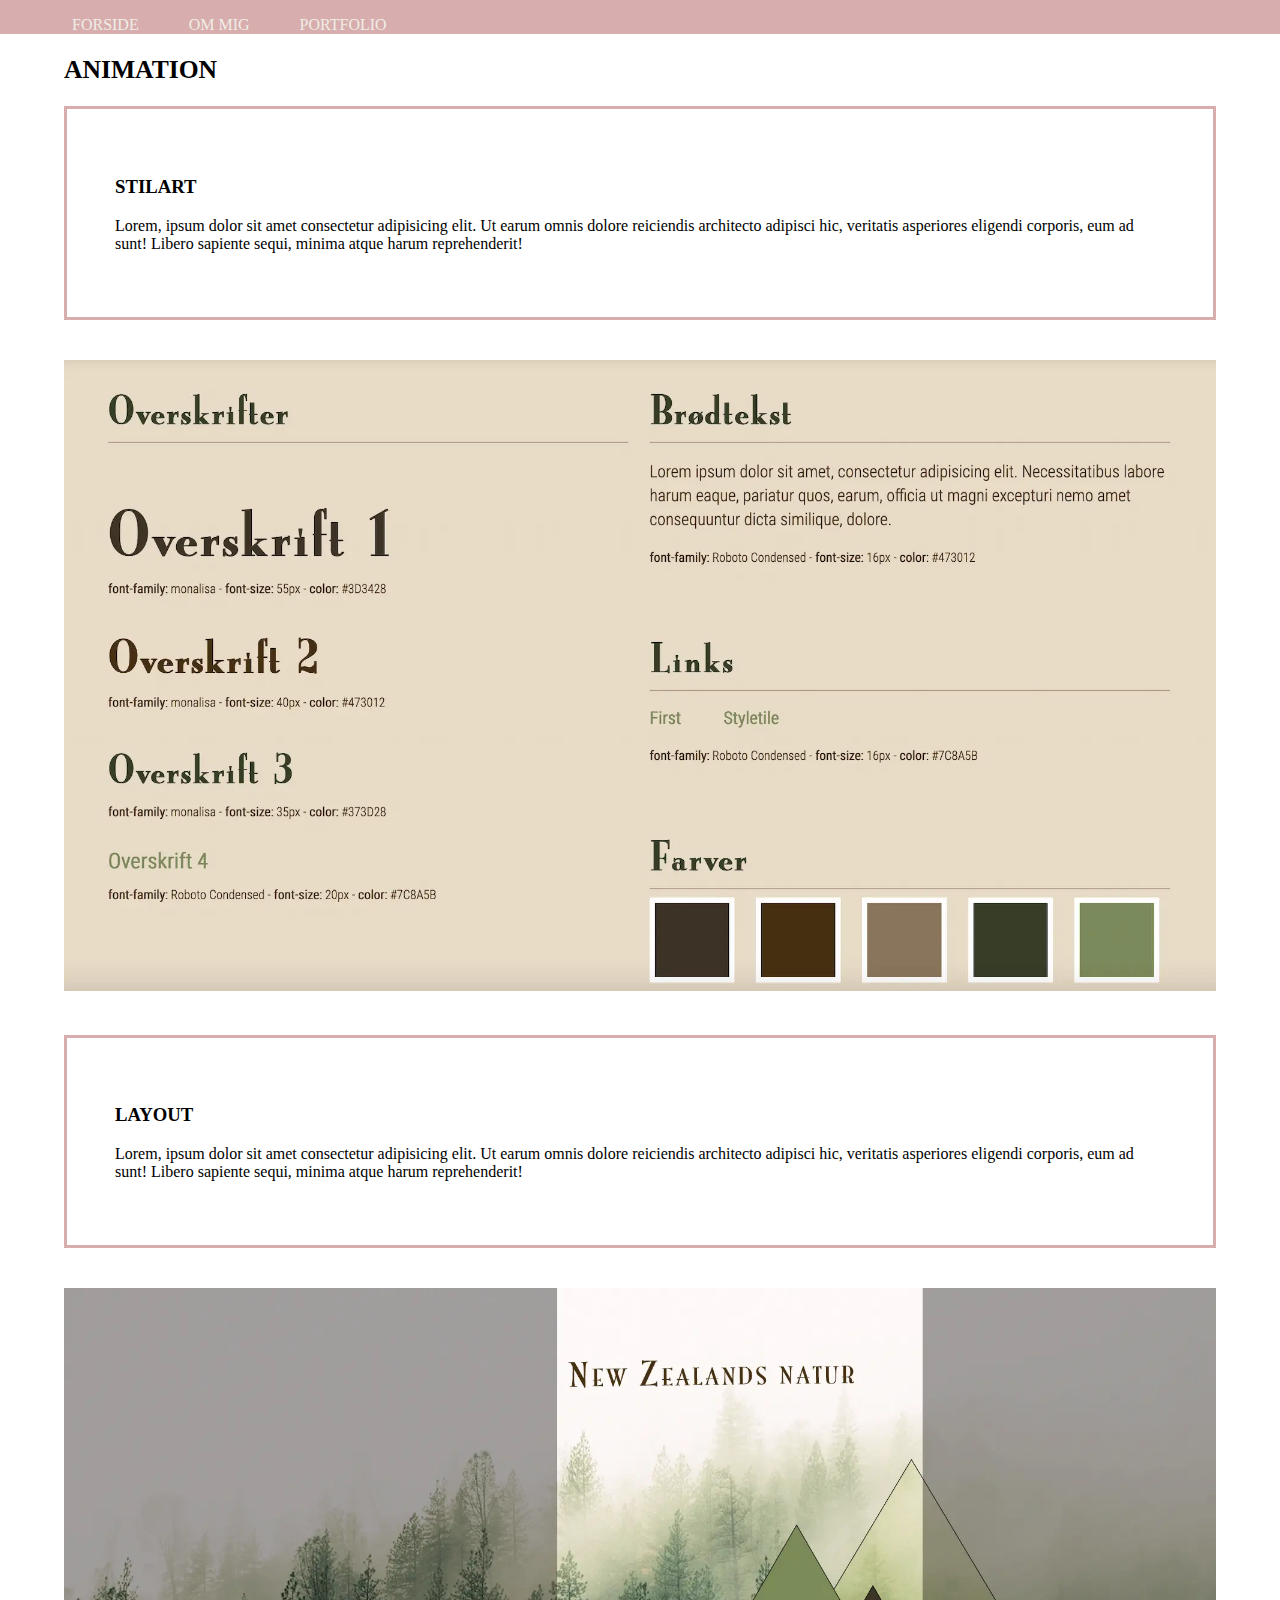
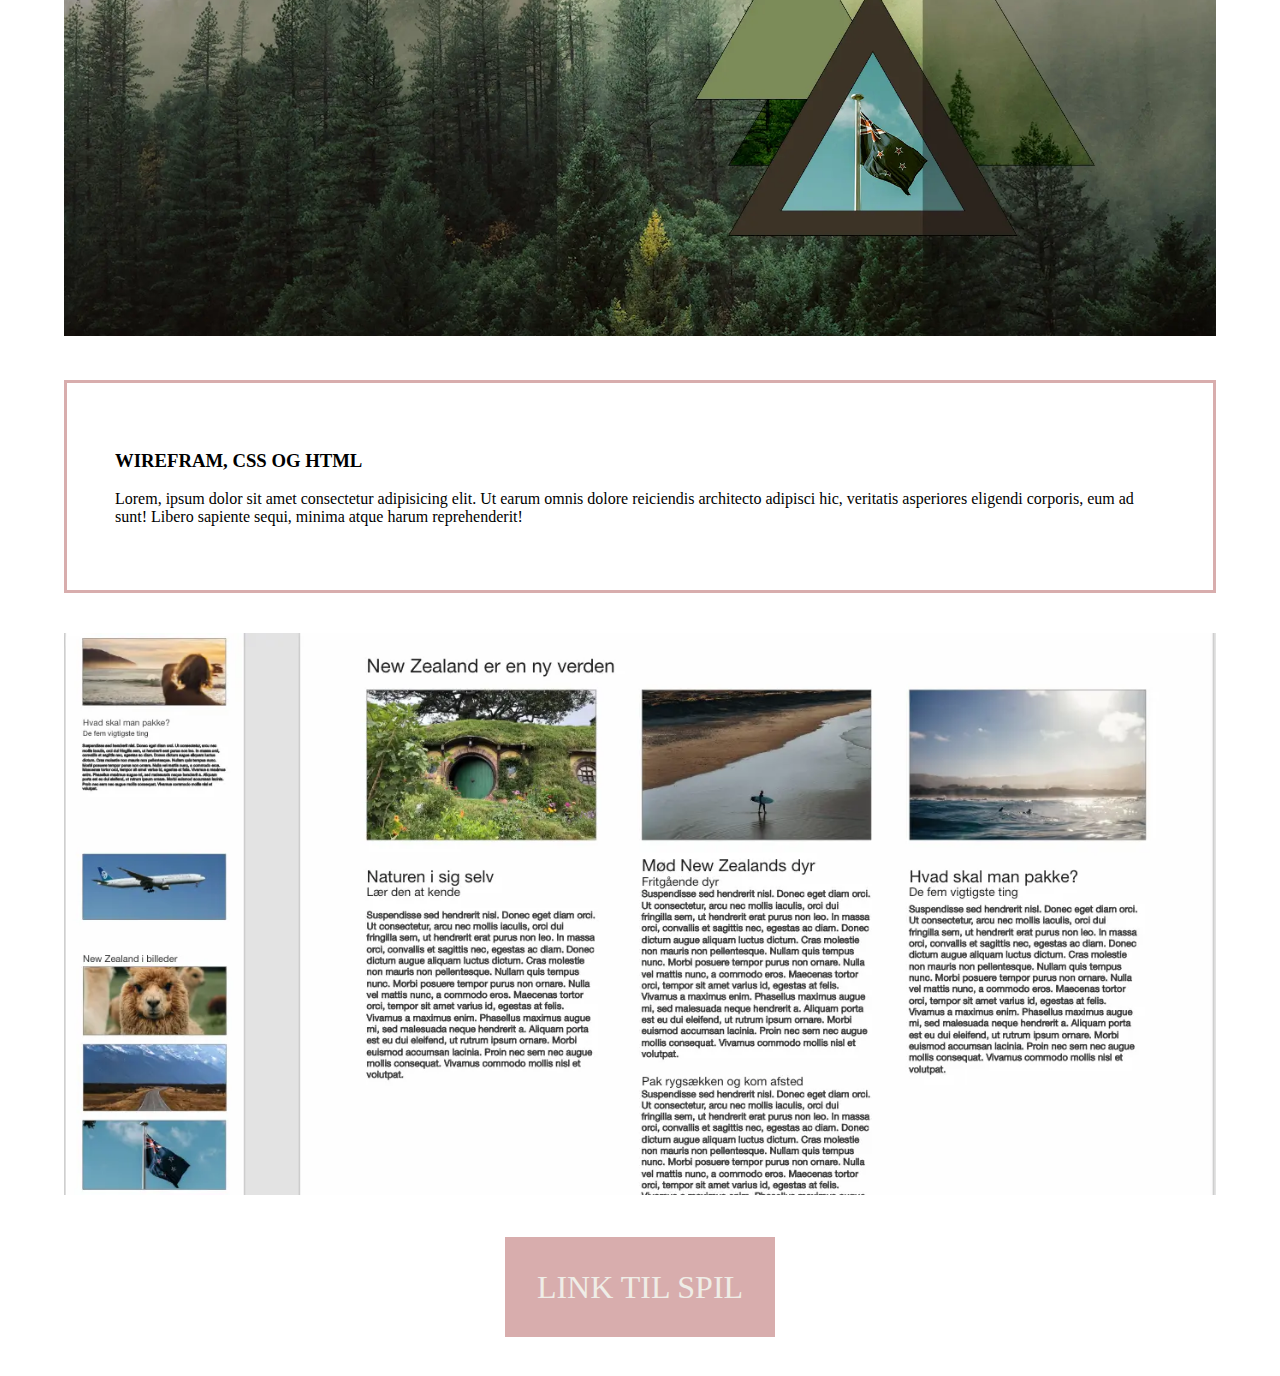
==== animation.html @ 9b00be69 "links til alle opgaver" ====
<!DOCTYPE html>
<html lang="da">
  <head>
    <meta charset="UTF-8" />
    <meta http-equiv="X-UA-Compatible" content="IE=edge" />
    <meta name="viewport" content="width=device-width, initial-scale=1.0" />
    <link rel="stylesheet" href="style.css" />
    <title>Animation</title>
  </head>

  <body>
    <header>
      <nav>
        <div id="menuknap">☰</div>
        <ul id="menu" class="hidden">
          <li><a href="index.html">Forside</a></li>
          <li><a href="om_mig.html">Om mig</a></li>
          <li><a href="portfolio.html">Portfolio</a></li>
        </ul>
      </nav>
    </header>
    <main id="main1">
      <h2>Animation</h2>
      <div id="fourth_section">
        <div class="first">
          <h3>Stilart</h3>
          <p>
            Lorem, ipsum dolor sit amet consectetur adipisicing elit. Ut earum
            omnis dolore reiciendis architecto adipisci hic, veritatis
            asperiores eligendi corporis, eum ad sunt! Libero sapiente sequi,
            minima atque harum reprehenderit!
          </p>
        </div>
        <img src="billeder/styletile_tema2.webp" alt="styletile" />

        <div class="second">
          <h3>layout</h3>
          <p>
            Lorem, ipsum dolor sit amet consectetur adipisicing elit. Ut earum
            omnis dolore reiciendis architecto adipisci hic, veritatis
            asperiores eligendi corporis, eum ad sunt! Libero sapiente sequi,
            minima atque harum reprehenderit!
          </p>
        </div>
        <img
          src="billeder/karolinejoensson_splashbillede.webp"
          alt="splashbillede tema 2"
        />
      </div>
      <div class="third">
          <h3>Wirefram, css og html</h3>
          <p>
            Lorem, ipsum dolor sit amet consectetur adipisicing elit. Ut earum
            omnis dolore reiciendis architecto adipisci hic, veritatis
            asperiores eligendi corporis, eum ad sunt! Libero sapiente sequi,
            minima atque harum reprehenderit!
          </p>
        </div>
        <img
          src="billeder/wireframe.webp"
          alt="wireframe tema 2"
        />
      </div>
      <div class="fourth">
        <a href="http://karolinejoensson.dk/kea/04_animation/spil/spil/">Link til spil</a>
      </div>
    </main>
  </body>
  <footer></footer>
  <script src="java.js"></script>
</html>
---- style.css ----
img {
  max-width: 100%;
  height: auto;
}

html body {
  margin: 0;
}

#main1 {
  margin-left: 4em;
  margin-right: 4em;
}

header {
  background-color: #d8adad;
}

#menuknap {
  color: #efede7;
  place-content: end;
  display: flex;
  /* display: inline-block; */
}

#menu li {
  list-style: none;
  color: #efede7;
  font-family: Abadi MT Condensed Light;
  text-align: center;
  margin-top: 1em;
  text-transform: uppercase;
}

#menu a {
  text-decoration: none;
  color: #efede7;
}

#first_section {
  display: grid;
  background-image: url(billeder/baggrund.webp);
  background-size: cover;
  background-position: 72%;
  height: 100vh;
  width: 100%;
  margin: 0;
}

#first_section img {
  grid-area: 1/1;
}

#first_section h1 {
  grid-area: 1/1;
  z-index: 1;
  color: #efede7;
  font-family: Myriad Pro;
  font-style: italic;
  text-transform: uppercase;
  font-size: 2.5em;
  margin-top: 2em;
  margin-left: 1em;
}

#first_section h3 {
  grid-area: 1/1;
  z-index: 1;
  color: #efede7;
  font-family: Myriad Pro;
  font-style: italic;
  text-transform: uppercase;
  margin-top: 9.5em;
  margin-left: 12em;
  font-size: 0.8em;
}

h2 {
  font-family: Myriad Pro;
  font-size: 1.6em;
  text-align: center;
  text-transform: uppercase;
}

h3 {
  font-family: Myriad Pro;
  text-transform: uppercase;
}

p {
  font-family: Abadi MT Condensed Light;
}

.box2 {
  border: solid #d8adad;
  margin-top: 40px;
}

#third_section img {
  margin-bottom: 2em;
}

.img1 {
  display: grid;
}
.img1:hover .img1_1 {
  display: block;
}

.img1_1 {
  display: none;
  position: absolute;
  font-family: Myriad Pro;
  text-transform: uppercase;
  color: #030303;
  text-align: center;
}

#fourth_section img {
  margin-bottom: 40px;
}

#fourth_section .first,
.second,
.third {
  border: solid #d8adad;
  margin-bottom: 40px;
  padding: 2em;
}

.fourth a {
  background-color: #d8adad;
  text-decoration: none;
  color: #efede7;
  font-family: Abadi MT Condensed Light;
  font-size: 1em;
  text-transform: uppercase;
  padding: 1em;
}
.fourth {
  margin-top: 70px;
  margin-bottom: 70px;
  text-align: center;
}

.hidden {
  /*    display: none;*/
  /*    transform: scale(0);*/
  transform: translateX(-100%);
  opacity: 0;
}

@media (max-width: 600px) {
  .hidden {
    display: none;
  }
}

#menu {
  list-style-type: none;
  transition: transform 0.3s;
  transform-origin: top left;
  margin: 0;
}

@media only screen and (min-width: 600px) {
  #menuknap {
    display: none;
  }

  #menu.hidden {
    transform: translateX(0);
    opacity: 1;
    margin: 0;
    display: flex;
    gap: 50px;
    margin-left: 2em;
  }

  #menu li {
    display: inline-block;
  }

  #first_section h1 {
    margin-top: 1.5em;
    margin-left: 1em;
    font-size: 3.5em;
  }

  #first_section h3 {
    margin-top: 9em;
    margin-left: 14em;
    font-size: 1em;
  }

  h2 {
    text-align: start;
  }

  #second_section {
    display: grid;
    grid-template-columns: 1fr 1fr;
    gap: 40px;
  }

  .box2 {
    margin-top: 0;
  }

  #third_section {
    display: grid;
    grid-template-columns: 1fr 1fr;
    grid-template-rows: 1fr 1fr;
    gap: 30px;
  }

  #third_section img {
    margin-bottom: 0;
  }

  .img1 {
    grid-column-start: 1;
    grid-row-start: 1;
  }

  .img2 {
    grid-column-start: 2;
    grid-row-start: 1;
  }
  .img3 {
    grid-column-start: 1;
    grid-row-start: 2;
  }
  .img4 {
    grid-column-start: 2;
    grid-row-start: 2;
  }

  .fourth a {
    font-size: 2em;
    padding: 1em;
  }
  #fourth_section .first,
  .second,
  .third {
    border: solid #d8adad;
    margin-bottom: 40px;
    padding: 3em;
  }
}

@media only screen and (min-width: 800px) {
  #first_section h1 {
    margin-top: 1em;
    margin-left: 1em;
    font-size: 4.5em;
  }

  #first_section h3 {
    margin-top: 6.5em;
    margin-left: 12em;
    font-size: 1.5em;
  }
}

@media only screen and (min-width: 1000px) {
  #first_section h1 {
    margin-top: 1em;
    margin-left: 1em;
    font-size: 5.5em;
  }
  #first_section h3 {
    margin-top: 5.5em;
    margin-left: 10em;
    font-size: 2em;
  }
}
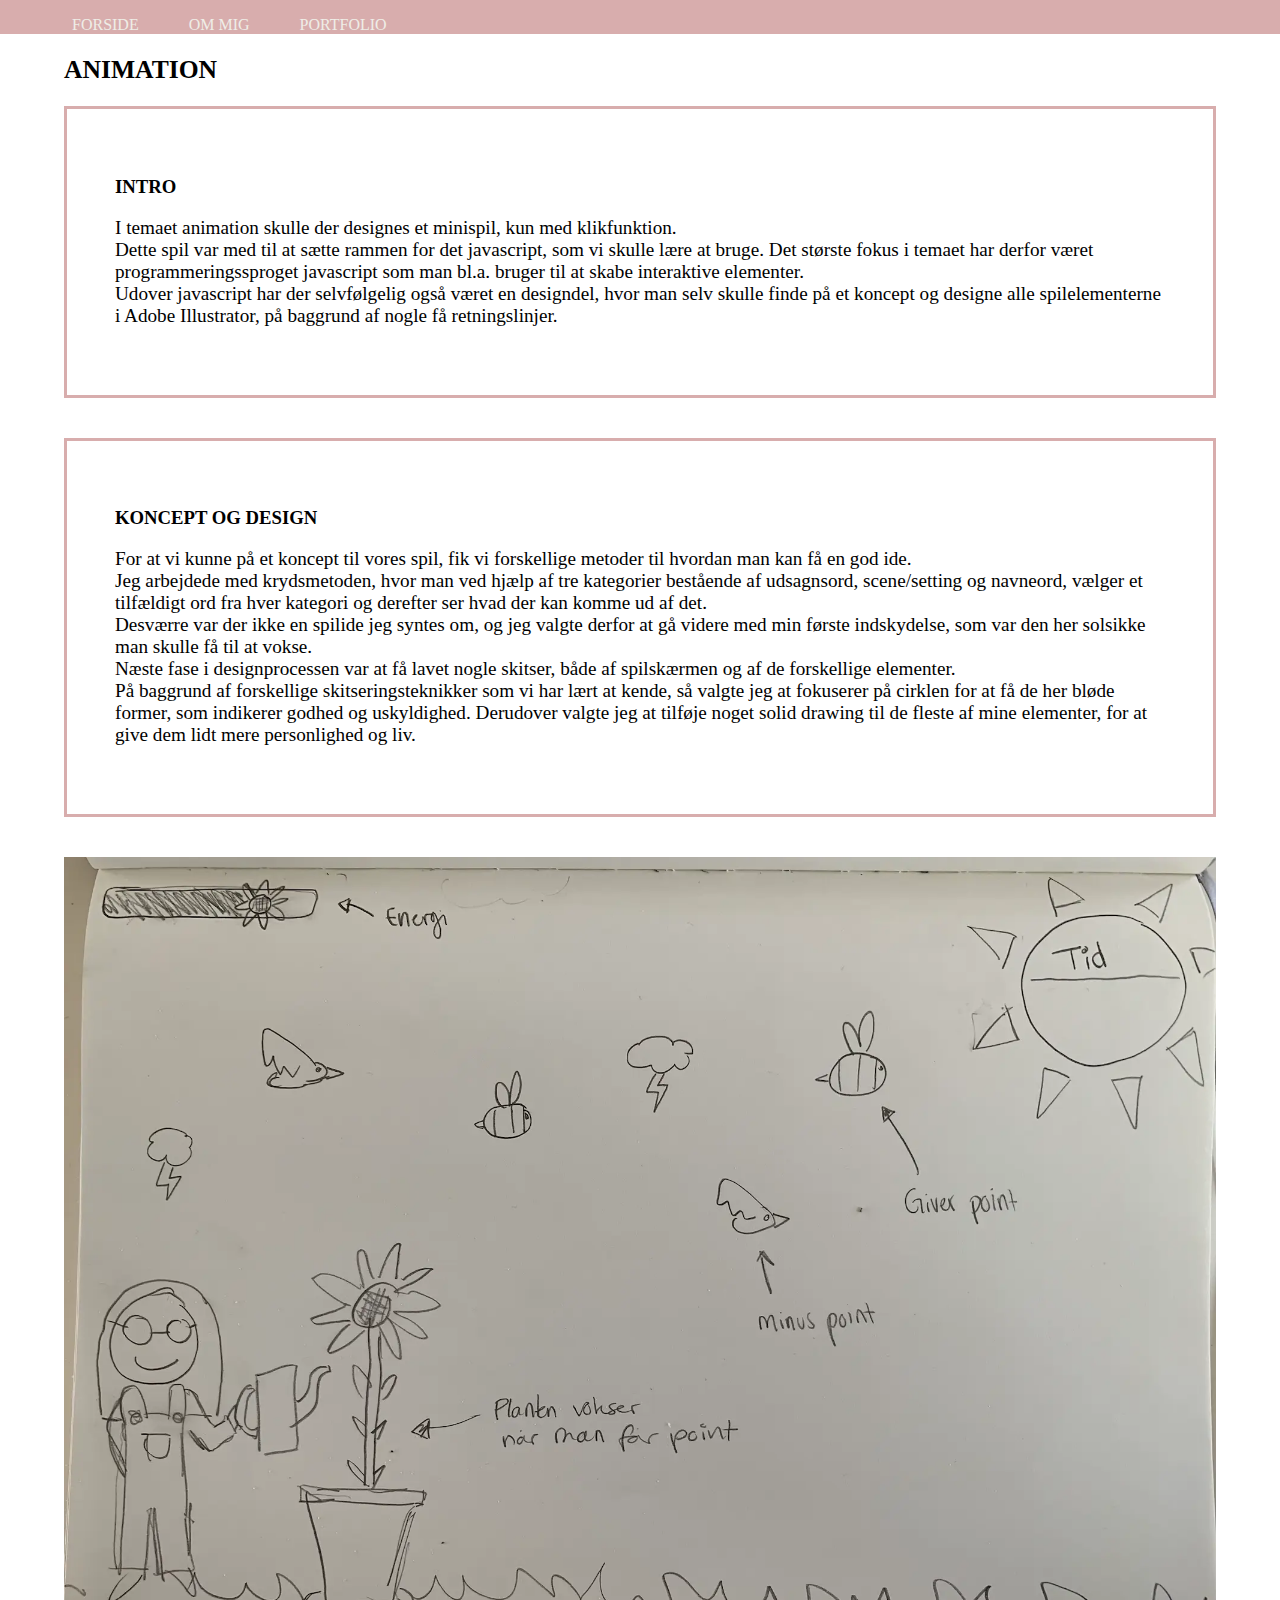
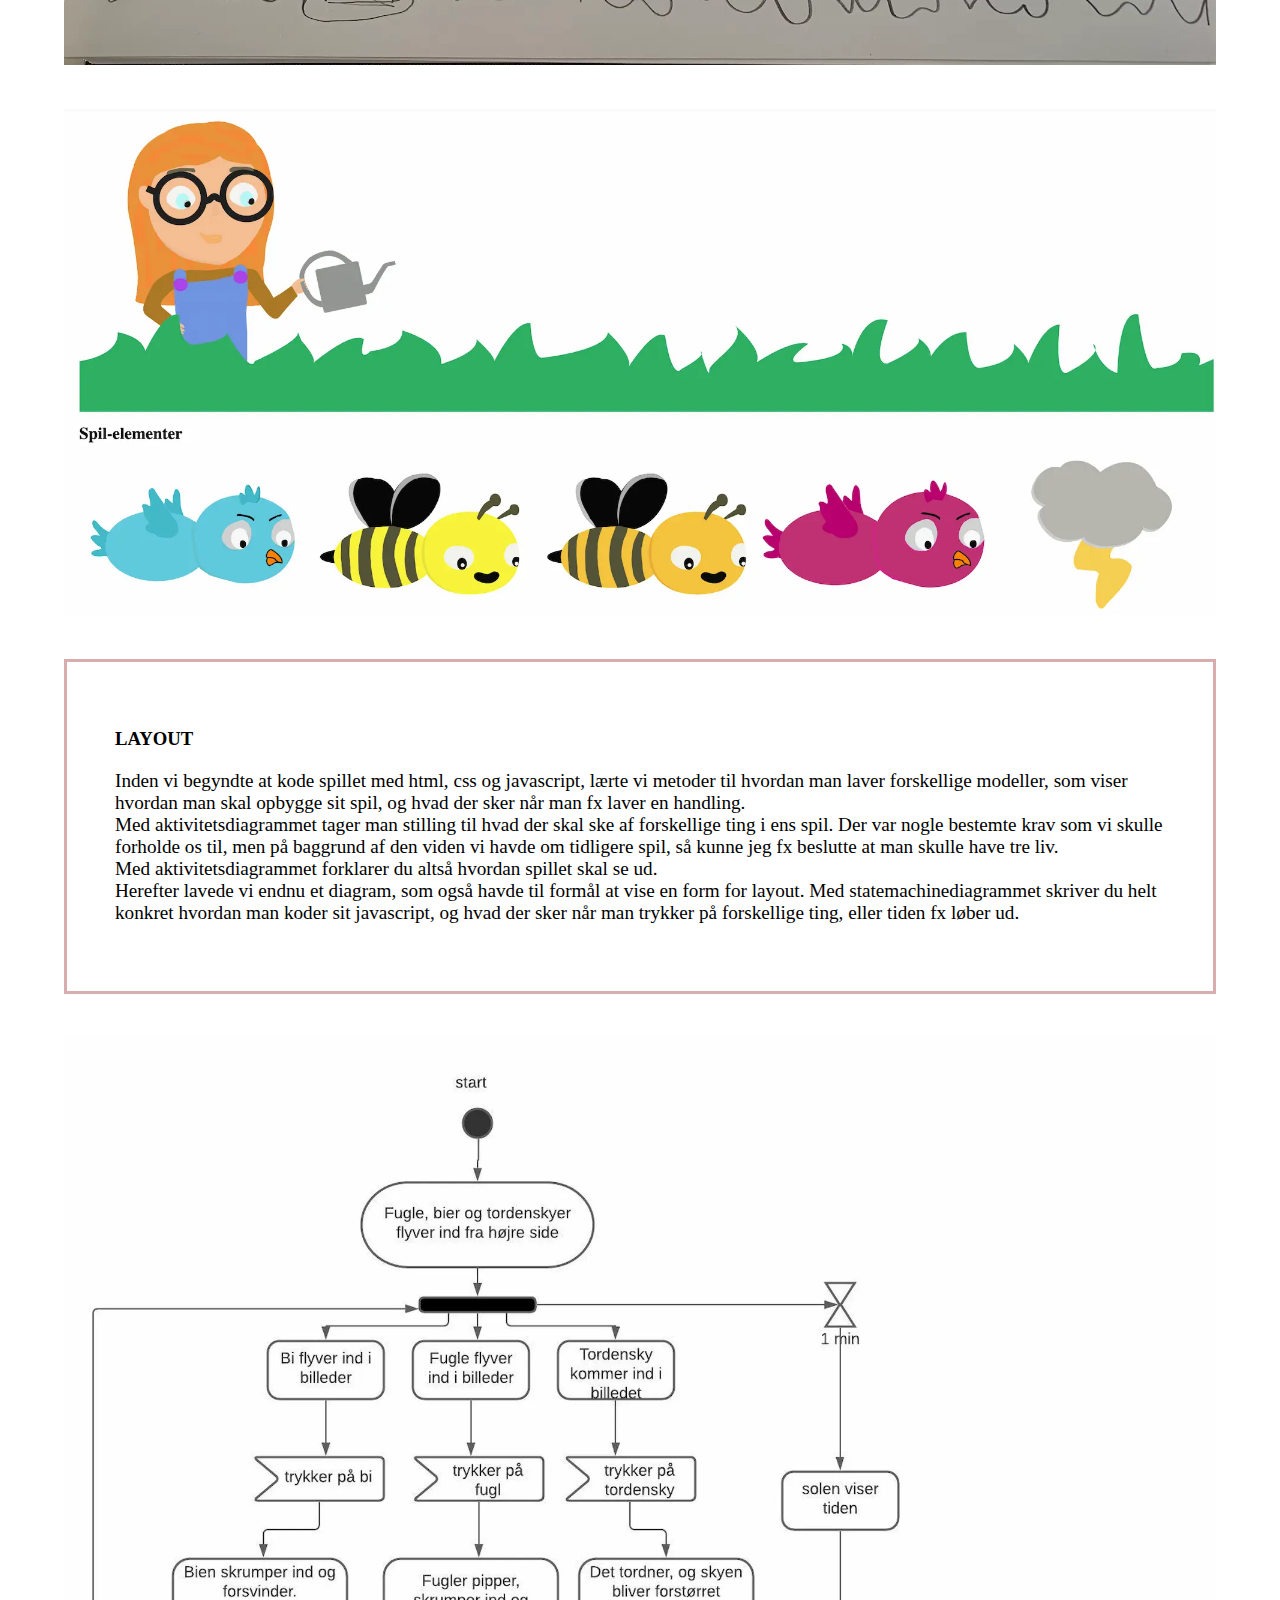
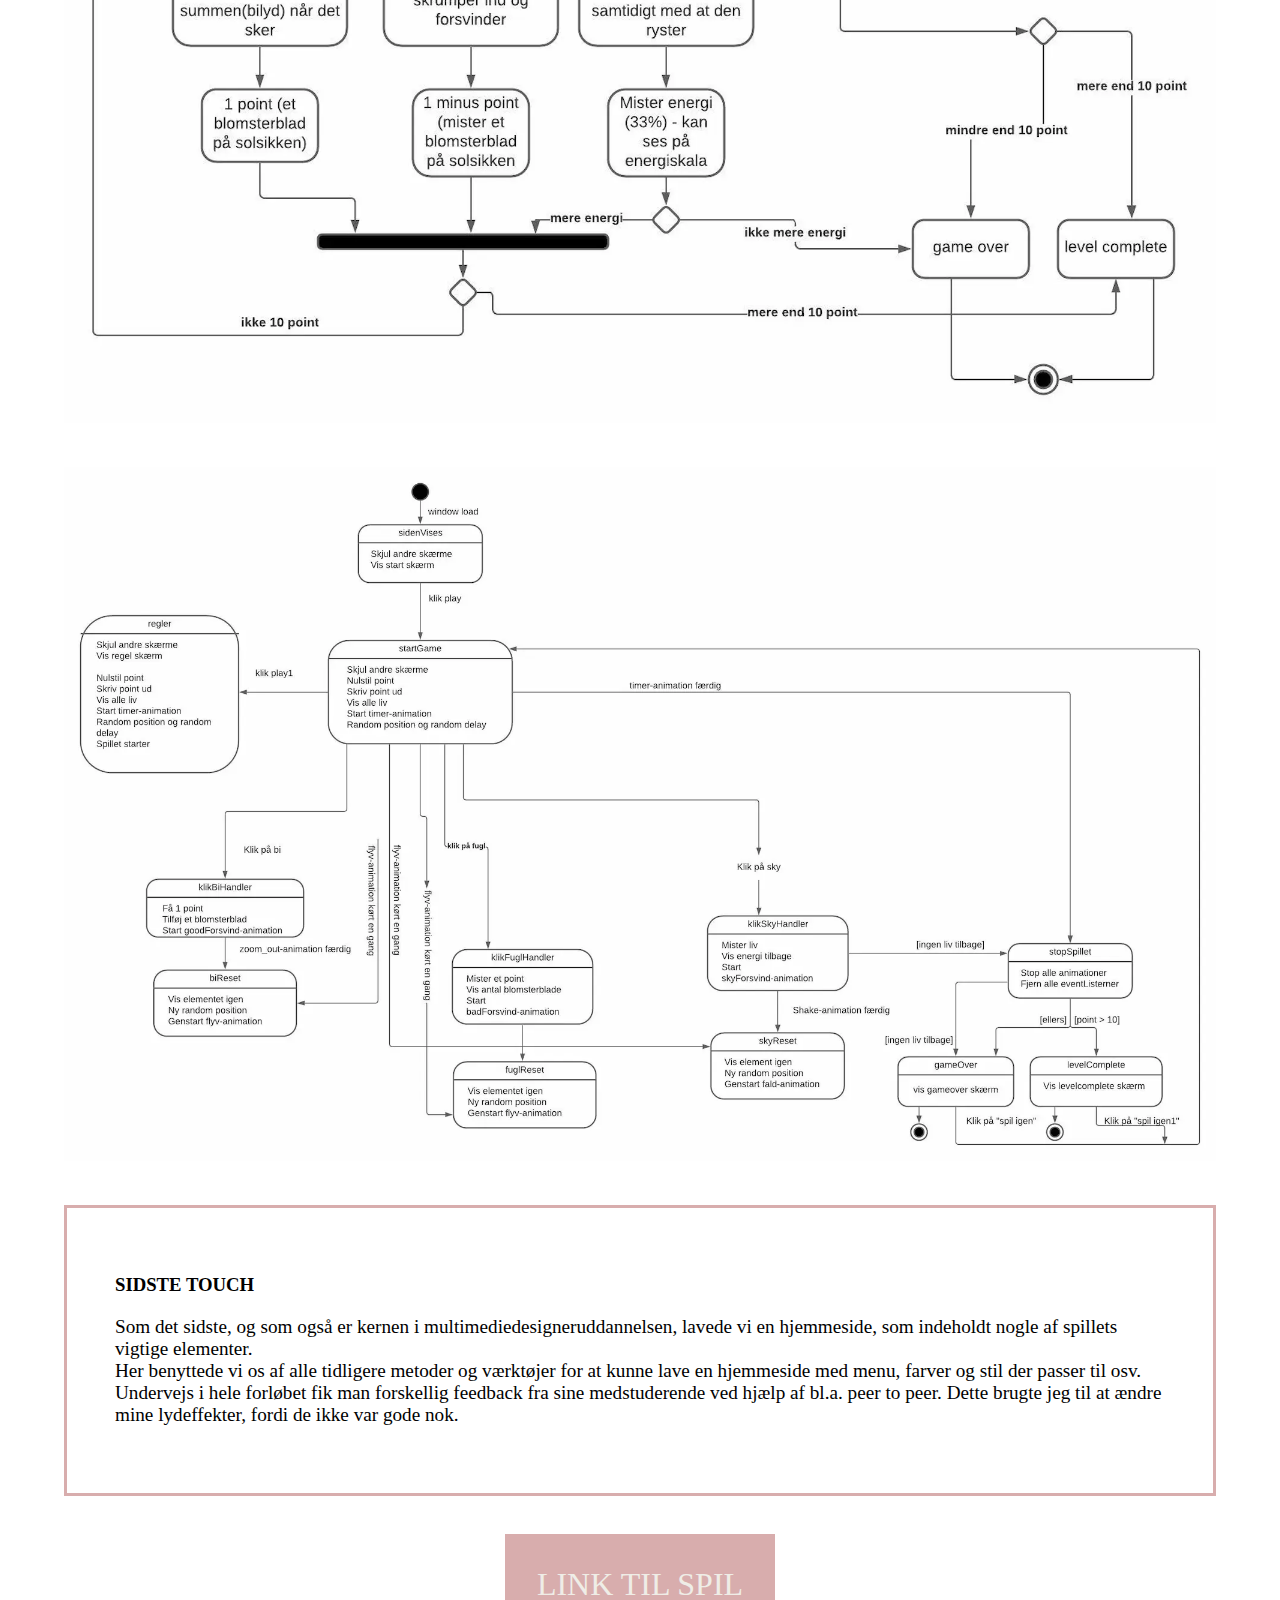
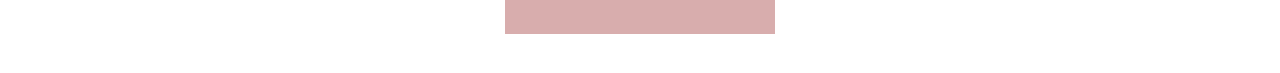
==== commit 7d3d25e9: "tekster" ====
--- a/animation.html
+++ b/animation.html
@@ -23,43 +23,67 @@
       <h2>Animation</h2>
       <div id="fourth_section">
         <div class="first">
-          <h3>Stilart</h3>
+          <h3>Intro</h3>
           <p>
-            Lorem, ipsum dolor sit amet consectetur adipisicing elit. Ut earum
-            omnis dolore reiciendis architecto adipisci hic, veritatis
-            asperiores eligendi corporis, eum ad sunt! Libero sapiente sequi,
-            minima atque harum reprehenderit!
+            I temaet animation skulle der designes et minispil, kun med klikfunktion. 
+            <br>
+            Dette spil var med til at sætte rammen for det javascript, som vi skulle lære at bruge. Det største fokus i temaet har derfor været programmeringssproget javascript som man bl.a. bruger til at skabe interaktive elementer.
+            <br>
+Udover javascript har der selvfølgelig også været en designdel, hvor man selv skulle finde på et koncept og designe alle spilelementerne i Adobe Illustrator, på baggrund af nogle få retningslinjer.
+
           </p>
         </div>
-        <img src="billeder/styletile_tema2.webp" alt="styletile" />
 
+        <div class="first">
+          <h3>Koncept og design</h3>
+          <p>
+            For at vi kunne på et koncept til vores spil, fik vi forskellige metoder til hvordan man kan få en god ide. 
+            <br>
+            Jeg arbejdede med krydsmetoden, hvor man ved hjælp af tre kategorier bestående af udsagnsord, scene/setting og navneord, vælger et tilfældigt ord fra hver kategori og derefter ser hvad der kan komme ud af det.
+            <br>
+Desværre var der ikke en spilide jeg syntes om, og jeg valgte derfor at gå videre med min første indskydelse, som var den her solsikke man skulle få til at vokse.
+<br> 
+Næste fase i designprocessen var at få lavet nogle skitser, både af spilskærmen og af de forskellige elementer. 
+<br>
+På baggrund af forskellige skitseringsteknikker som vi har lært at kende, så valgte jeg at fokuserer på cirklen for at få de her bløde former, som indikerer godhed og uskyldighed. Derudover valgte jeg at tilføje noget solid drawing til de fleste af mine elementer, for at give dem lidt mere personlighed og liv.
+
+          </p>
+        </div>
+        <img src="billeder/skitse.webp" alt="styletile" />
+<img src="billeder/ui_elementer.webp" alt="styletile" />
         <div class="second">
           <h3>layout</h3>
           <p>
-            Lorem, ipsum dolor sit amet consectetur adipisicing elit. Ut earum
-            omnis dolore reiciendis architecto adipisci hic, veritatis
-            asperiores eligendi corporis, eum ad sunt! Libero sapiente sequi,
-            minima atque harum reprehenderit!
+            Inden vi begyndte at kode spillet med html, css og javascript, lærte vi metoder til hvordan man laver forskellige modeller, som viser hvordan man skal opbygge sit spil, og hvad der sker når man fx laver en handling.
+            <br> 
+Med aktivitetsdiagrammet tager man stilling til hvad der skal ske af forskellige ting i ens spil. Der var nogle bestemte krav som vi skulle forholde os til, men på baggrund af den viden vi havde om tidligere spil, så kunne jeg fx beslutte at man skulle have tre liv. 
+<br>
+Med aktivitetsdiagrammet forklarer du altså hvordan spillet skal se ud. 
+<br>
+Herefter lavede vi endnu et diagram, som også havde til formål at vise en form for layout. Med statemachinediagrammet skriver du helt konkret hvordan man koder sit javascript, og hvad der sker når man trykker på forskellige ting, eller tiden fx løber ud.
+
           </p>
         </div>
         <img
-          src="billeder/karolinejoensson_splashbillede.webp"
+          src="billeder/Aktivitetsdiagram_spil.webp"
+          alt="splashbillede tema 2"
+        />
+         <img
+          src="billeder/Statemachinediagram.webp"
           alt="splashbillede tema 2"
         />
       </div>
       <div class="third">
-          <h3>Wirefram, css og html</h3>
+          <h3>Sidste touch</h3>
           <p>
-            Lorem, ipsum dolor sit amet consectetur adipisicing elit. Ut earum
-            omnis dolore reiciendis architecto adipisci hic, veritatis
-            asperiores eligendi corporis, eum ad sunt! Libero sapiente sequi,
-            minima atque harum reprehenderit!
+            Som det sidste, og som også er kernen i multimediedesigneruddannelsen, lavede vi en hjemmeside, som indeholdt nogle af spillets vigtige elementer. 
+            <br>
+            Her benyttede vi os af alle tidligere metoder og værktøjer for at kunne lave en hjemmeside med menu, farver og stil der passer til osv.
+            <br>
+Undervejs i hele forløbet fik man forskellig feedback fra sine medstuderende ved hjælp af bl.a. peer to peer. Dette brugte jeg til at ændre mine lydeffekter, fordi de ikke var gode nok.
+
           </p>
         </div>
-        <img
-          src="billeder/wireframe.webp"
-          alt="wireframe tema 2"
-        />
       </div>
       <div class="fourth">
         <a href="http://karolinejoensson.dk/kea/04_animation/spil/spil/">Link til spil</a>
--- a/style.css
+++ b/style.css
@@ -89,11 +89,17 @@
 
 p {
   font-family: Abadi MT Condensed Light;
+  font-size: 1.2em;
 }
 
 .box2 {
   border: solid #d8adad;
   margin-top: 40px;
+  padding: 2em;
+}
+
+#second_section {
+  margin-bottom: 40px;
 }
 
 #third_section img {
@@ -114,6 +120,65 @@
   text-transform: uppercase;
   color: #030303;
   text-align: center;
+  background-color: #ffffff85;
+  padding: 1em;
+}
+
+.img2 {
+  display: grid;
+}
+
+.img2:hover .img2_1 {
+  display: block;
+}
+
+.img2_1 {
+  display: none;
+  position: absolute;
+  font-family: Myriad Pro;
+  text-transform: uppercase;
+  color: #030303;
+  text-align: center;
+  background-color: #ffffff85;
+  padding: 1em;
+}
+
+.img3 {
+  display: grid;
+}
+
+.img3:hover .img3_1 {
+  display: block;
+}
+
+.img3_1 {
+  display: none;
+  position: absolute;
+  font-family: Myriad Pro;
+  text-transform: uppercase;
+  color: #030303;
+  text-align: center;
+  background-color: #ffffff85;
+  padding: 1em;
+}
+
+.img4 {
+  display: grid;
+}
+
+.img4:hover .img4_1 {
+  display: block;
+}
+
+.img4_1 {
+  display: none;
+  position: absolute;
+  font-family: Myriad Pro;
+  text-transform: uppercase;
+  color: #030303;
+  text-align: center;
+  background-color: #ffffff85;
+  padding: 1em;
 }
 
 #fourth_section img {
@@ -205,6 +270,7 @@
 
   .box2 {
     margin-top: 0;
+    padding: 3em;
   }
 
   #third_section {
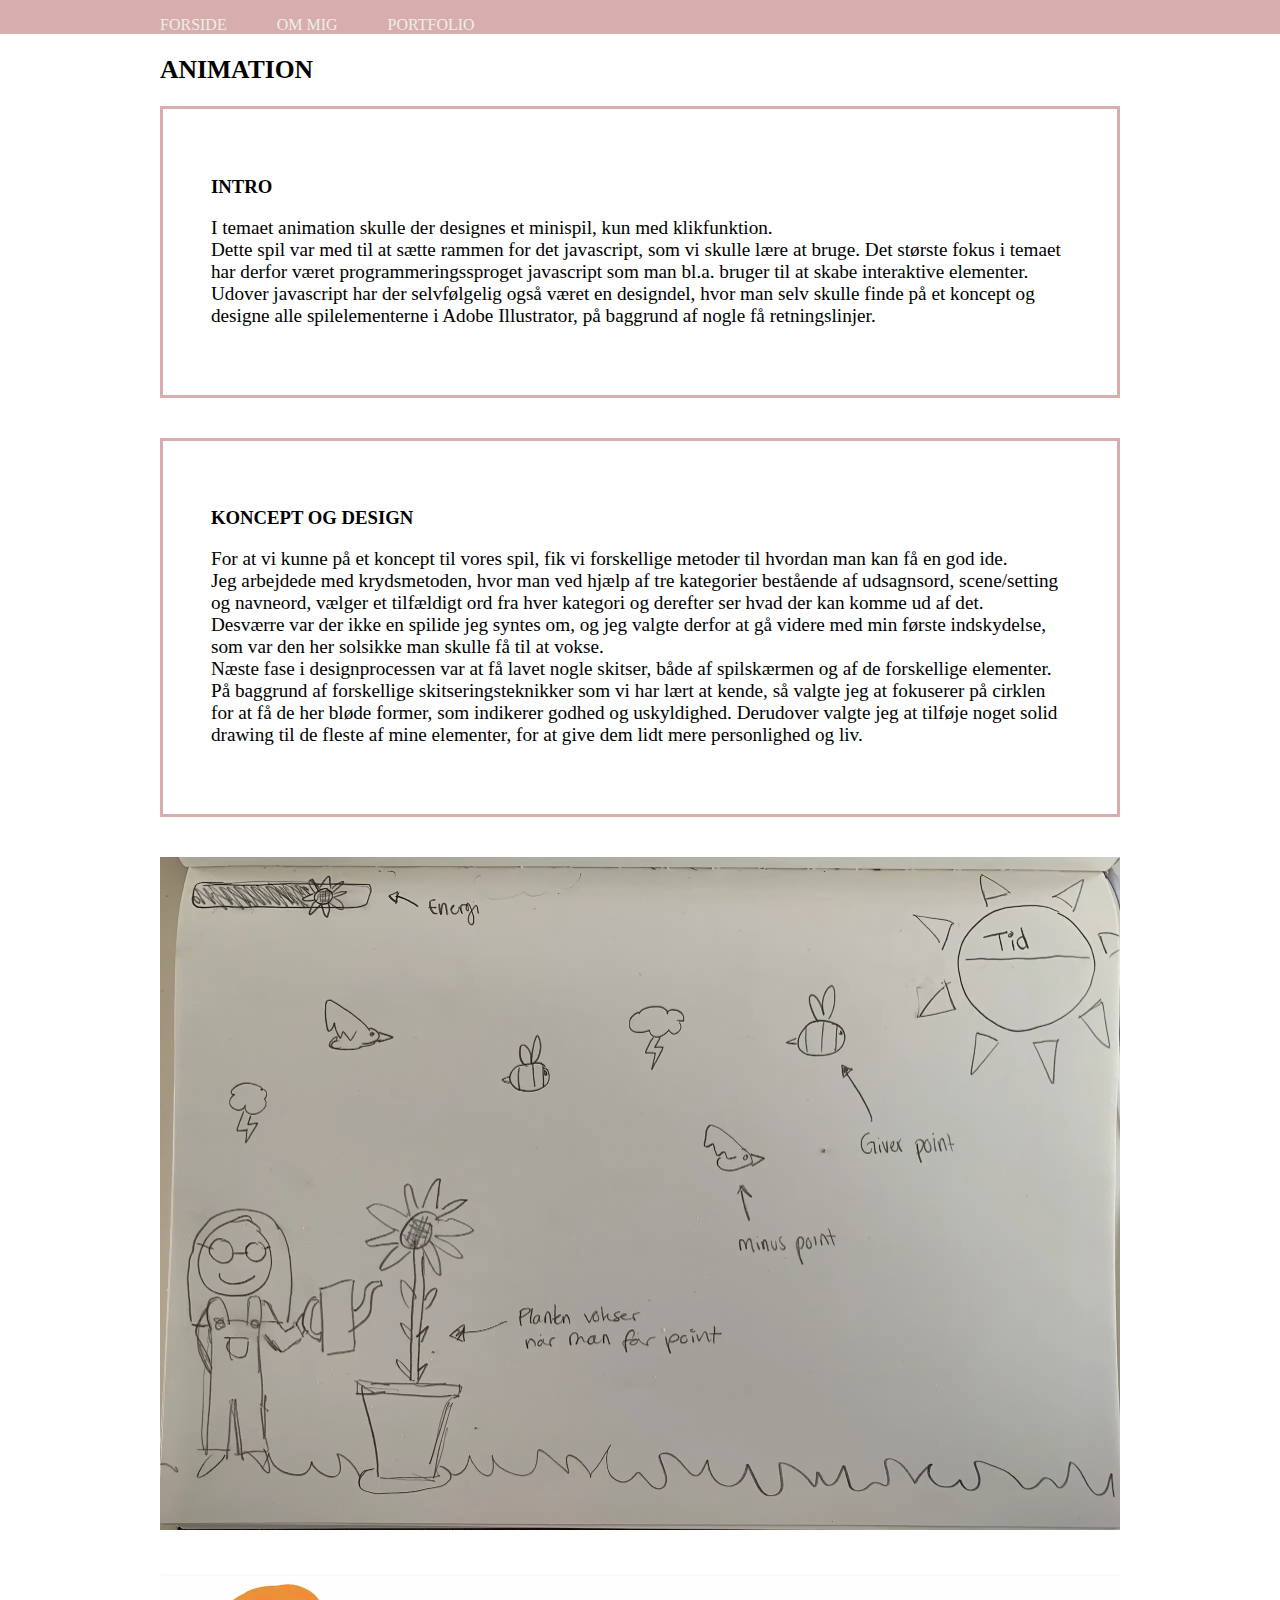
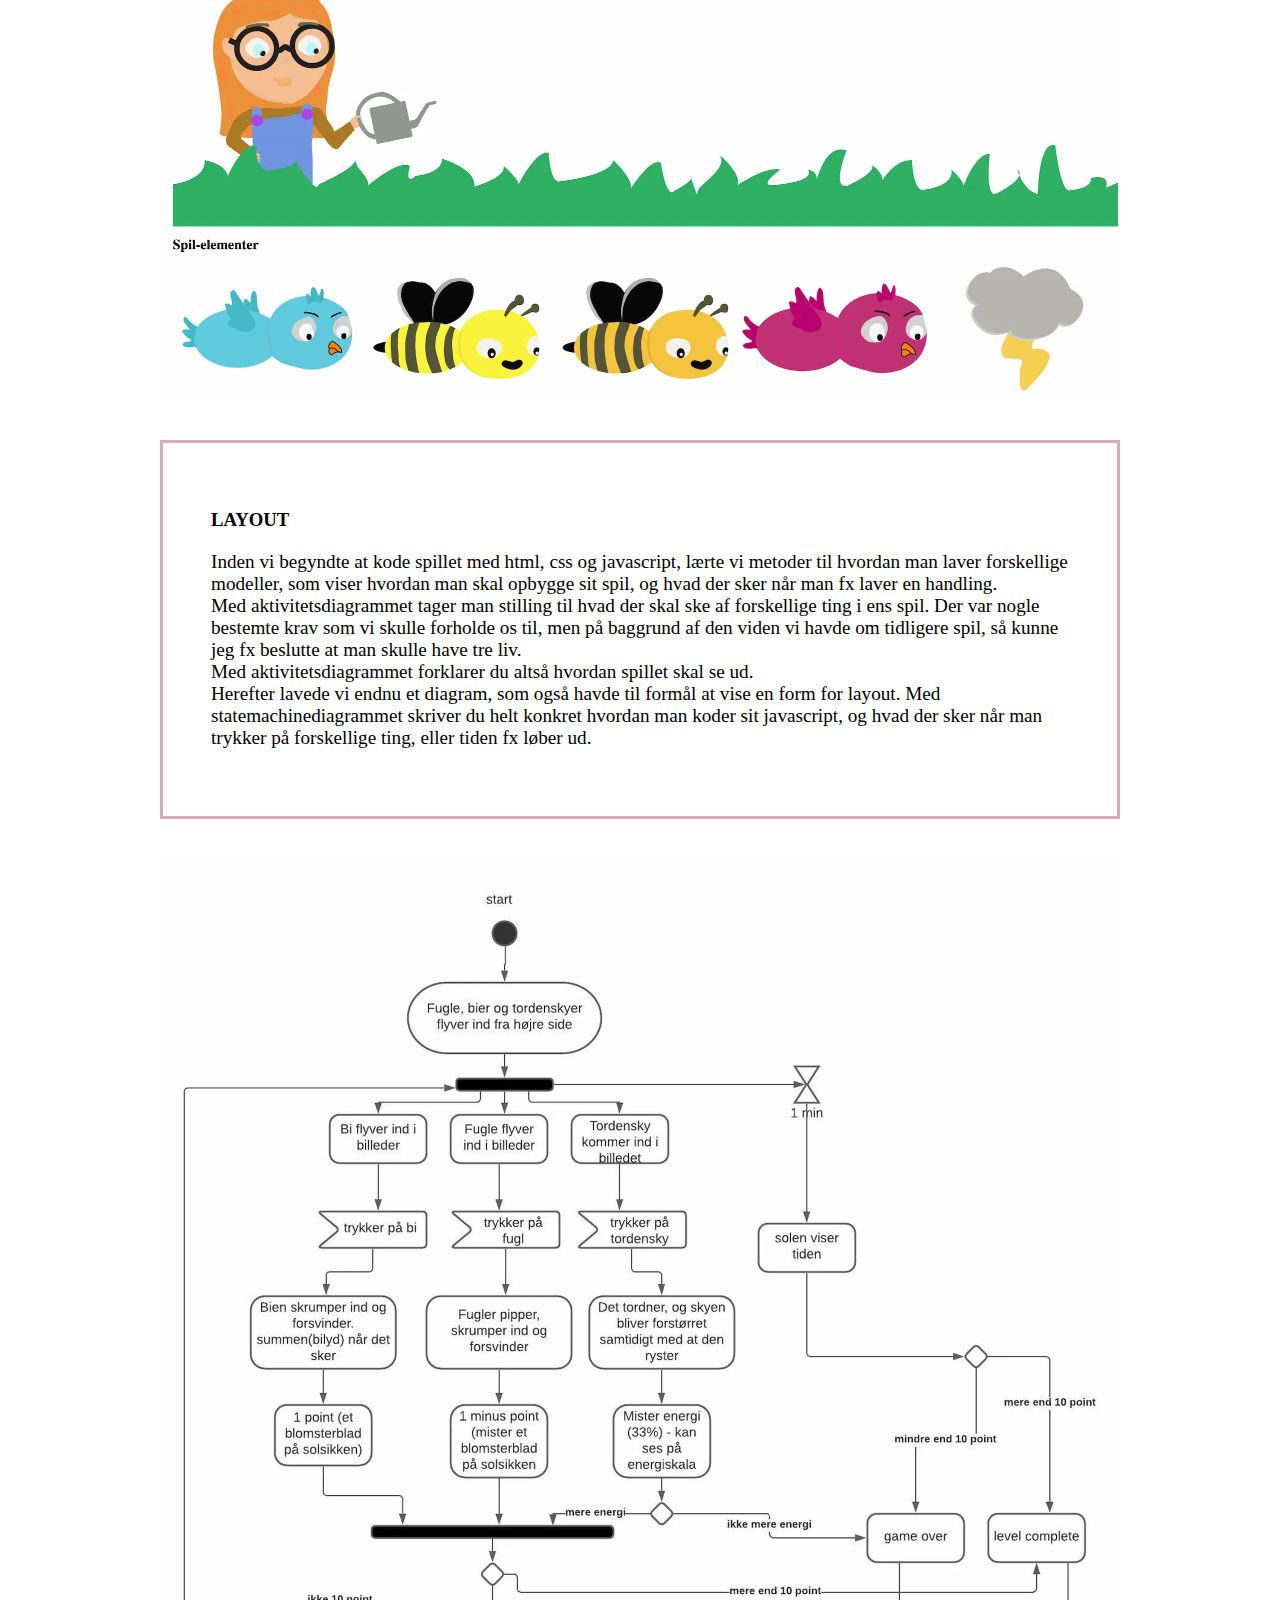
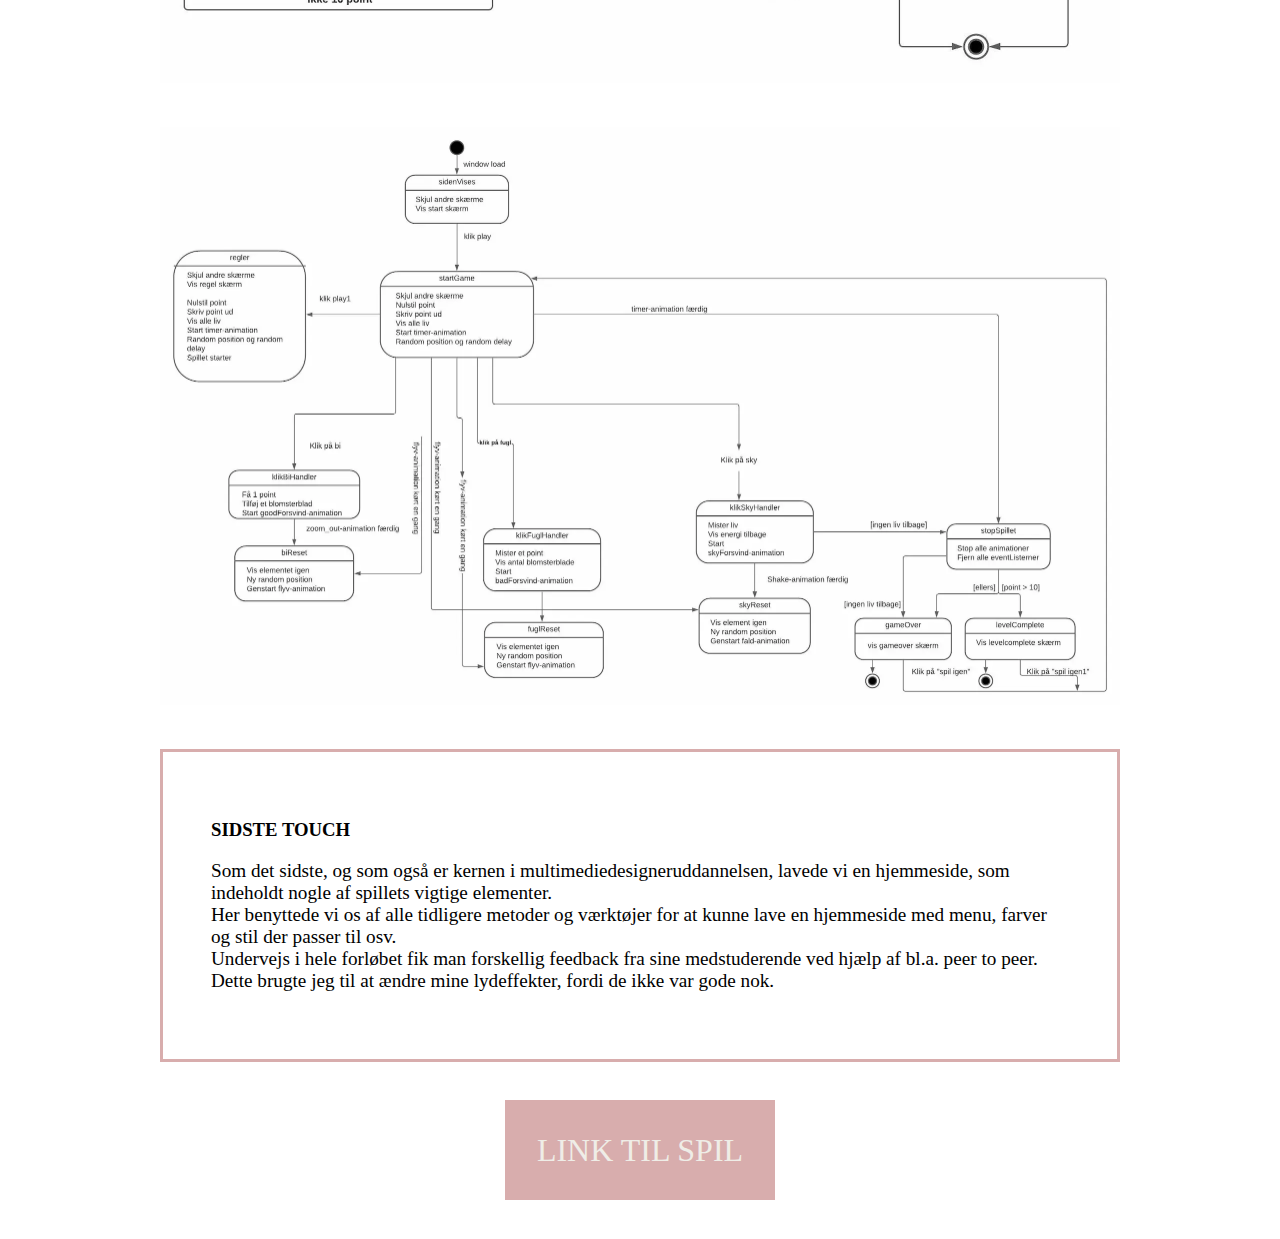
==== commit 69537f99: "menu" ====
--- a/animation.html
+++ b/animation.html
@@ -19,7 +19,7 @@
         </ul>
       </nav>
     </header>
-    <main id="main1">
+    <main id="main1" ">
       <h2>Animation</h2>
       <div id="fourth_section">
         <div class="first">
--- a/style.css
+++ b/style.css
@@ -1,4 +1,5 @@
-img {
+img,
+video {
   max-width: 100%;
   height: auto;
 }
@@ -92,6 +93,17 @@
   font-size: 1.2em;
 }
 
+#second_section2 li,
+ul {
+  font-family: Abadi MT Condensed Light;
+  list-style: none;
+  padding: 0;
+}
+
+#second_section2 .box2 {
+  margin-bottom: 40px;
+}
+
 .box2 {
   border: solid #d8adad;
   margin-top: 40px;
@@ -239,11 +251,15 @@
     margin: 0;
     display: flex;
     gap: 50px;
-    margin-left: 2em;
+    margin-left: 4em;
   }
 
   #menu li {
     display: inline-block;
+  }
+
+  #main1 {
+    max-width: 1200px;
   }
 
   #first_section h1 {
@@ -340,4 +356,13 @@
     margin-left: 10em;
     font-size: 2em;
   }
-}
+
+  #main1 {
+    margin-left: 10em;
+    margin-right: 10em;
+  }
+
+  #menu.hidden {
+    margin-left: 10em;
+  }
+}
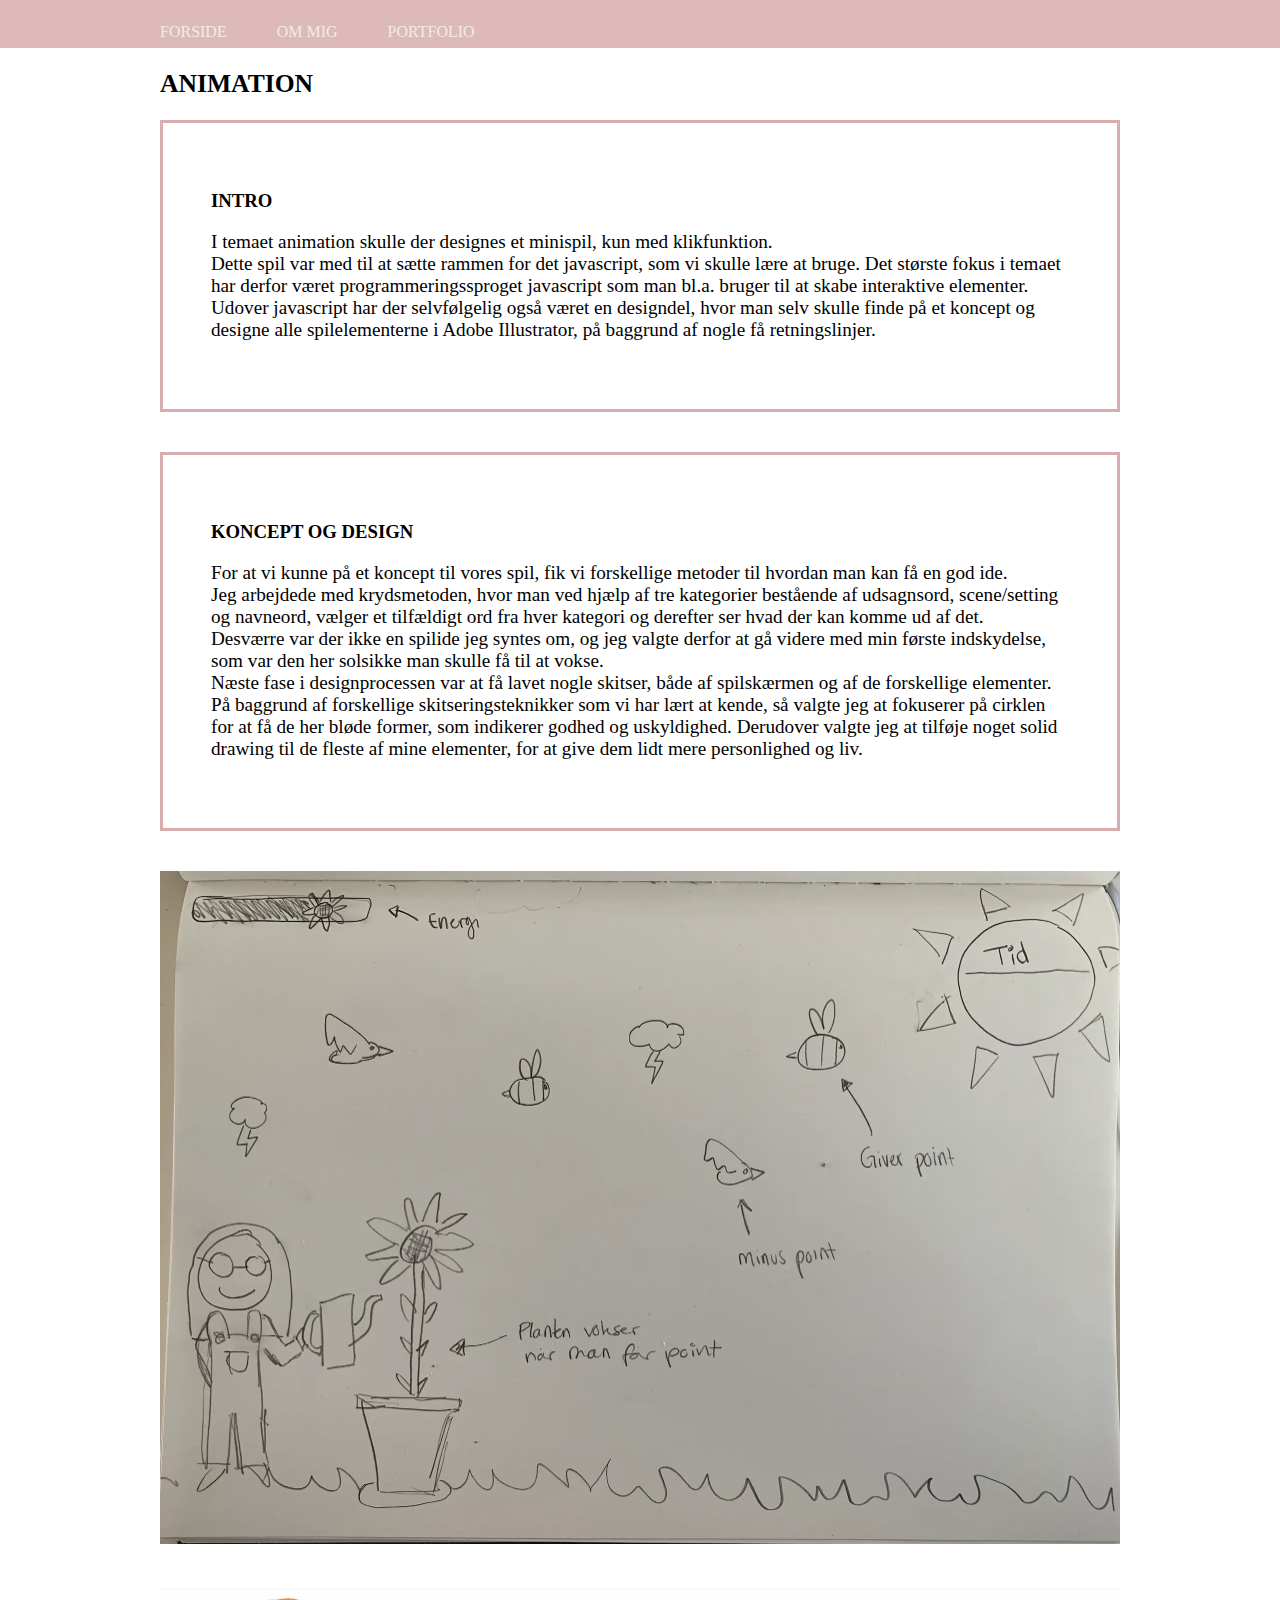
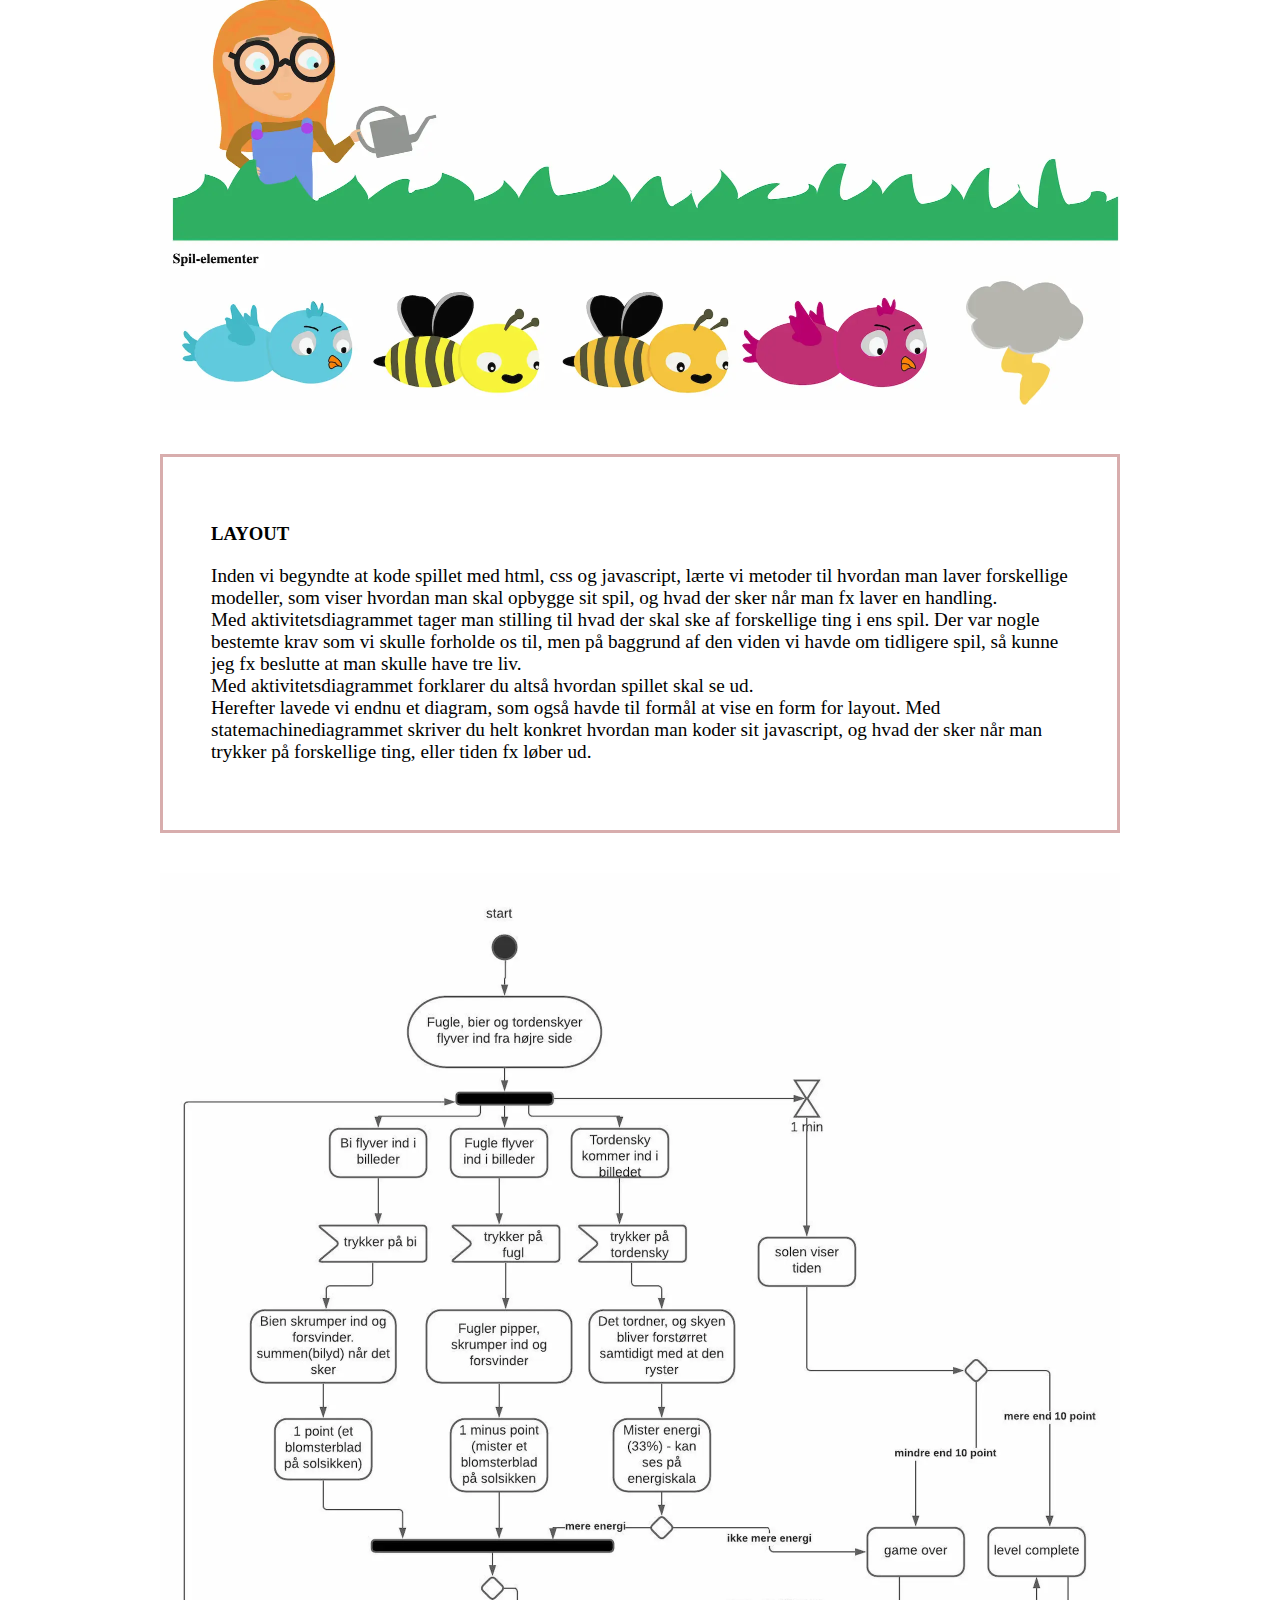
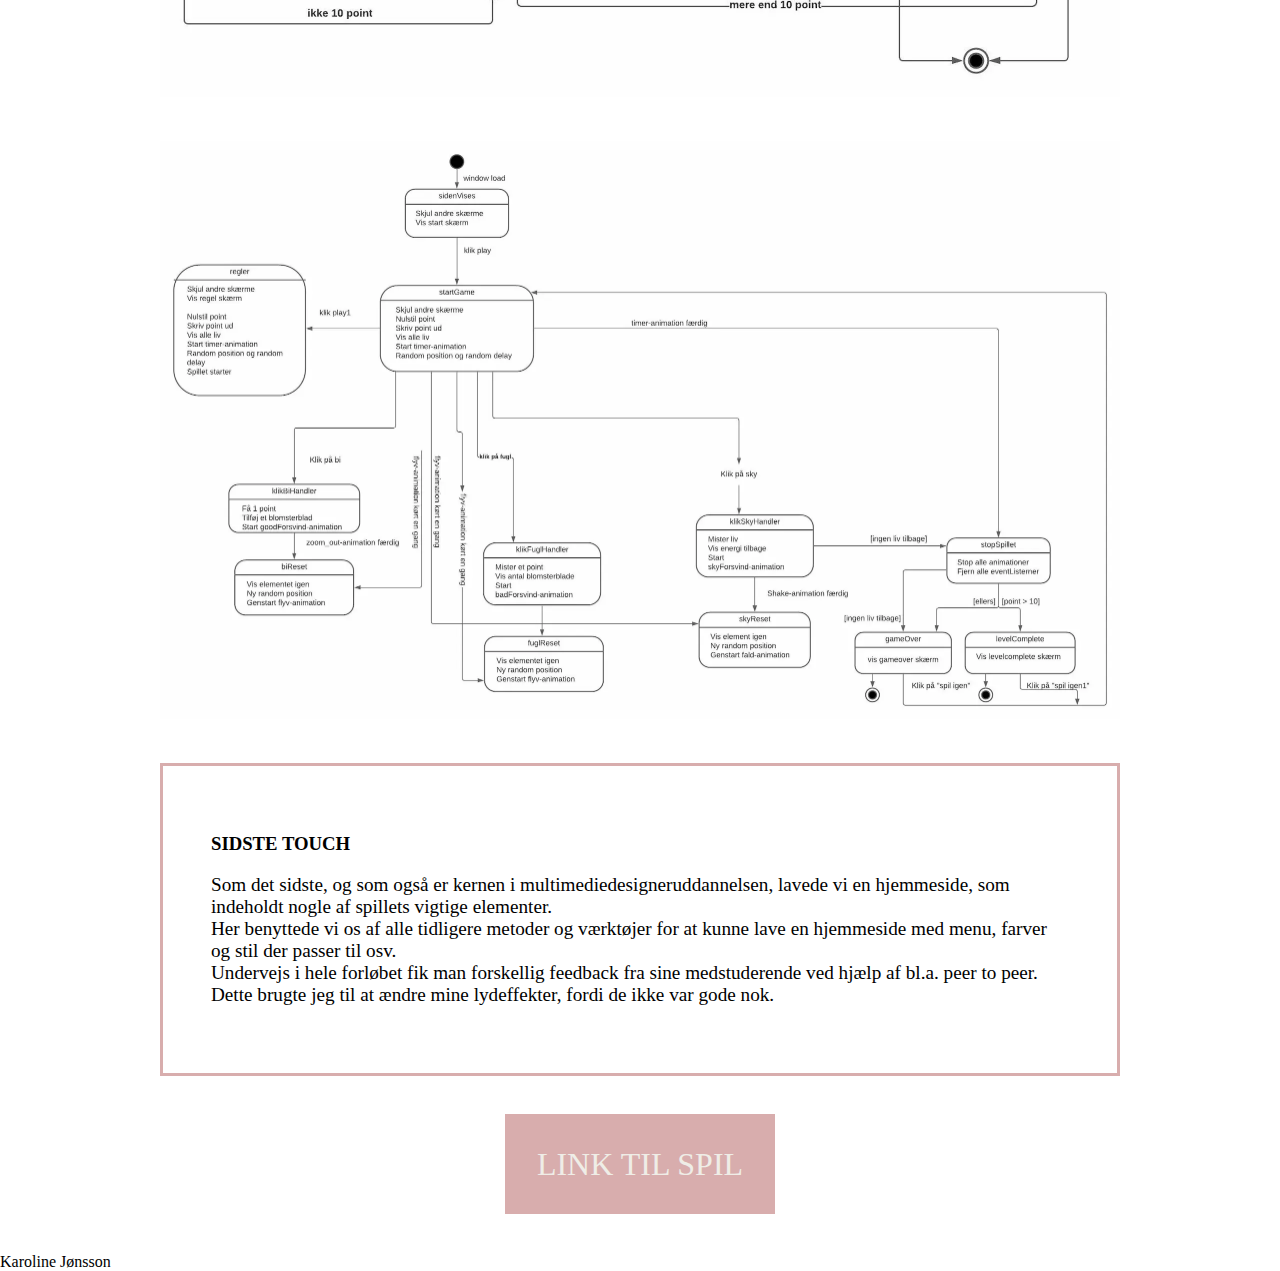
==== commit f8346182: "valider html" ====
--- a/animation.html
+++ b/animation.html
@@ -19,77 +19,107 @@
         </ul>
       </nav>
     </header>
-    <main id="main1" ">
+    <main id="main1">
       <h2>Animation</h2>
       <div id="fourth_section">
         <div class="first">
           <h3>Intro</h3>
           <p>
-            I temaet animation skulle der designes et minispil, kun med klikfunktion. 
-            <br>
-            Dette spil var med til at sætte rammen for det javascript, som vi skulle lære at bruge. Det største fokus i temaet har derfor været programmeringssproget javascript som man bl.a. bruger til at skabe interaktive elementer.
-            <br>
-Udover javascript har der selvfølgelig også været en designdel, hvor man selv skulle finde på et koncept og designe alle spilelementerne i Adobe Illustrator, på baggrund af nogle få retningslinjer.
-
+            I temaet animation skulle der designes et minispil, kun med
+            klikfunktion.
+            <br />
+            Dette spil var med til at sætte rammen for det javascript, som vi
+            skulle lære at bruge. Det største fokus i temaet har derfor været
+            programmeringssproget javascript som man bl.a. bruger til at skabe
+            interaktive elementer.
+            <br />
+            Udover javascript har der selvfølgelig også været en designdel, hvor
+            man selv skulle finde på et koncept og designe alle spilelementerne
+            i Adobe Illustrator, på baggrund af nogle få retningslinjer.
           </p>
         </div>
 
         <div class="first">
           <h3>Koncept og design</h3>
           <p>
-            For at vi kunne på et koncept til vores spil, fik vi forskellige metoder til hvordan man kan få en god ide. 
-            <br>
-            Jeg arbejdede med krydsmetoden, hvor man ved hjælp af tre kategorier bestående af udsagnsord, scene/setting og navneord, vælger et tilfældigt ord fra hver kategori og derefter ser hvad der kan komme ud af det.
-            <br>
-Desværre var der ikke en spilide jeg syntes om, og jeg valgte derfor at gå videre med min første indskydelse, som var den her solsikke man skulle få til at vokse.
-<br> 
-Næste fase i designprocessen var at få lavet nogle skitser, både af spilskærmen og af de forskellige elementer. 
-<br>
-På baggrund af forskellige skitseringsteknikker som vi har lært at kende, så valgte jeg at fokuserer på cirklen for at få de her bløde former, som indikerer godhed og uskyldighed. Derudover valgte jeg at tilføje noget solid drawing til de fleste af mine elementer, for at give dem lidt mere personlighed og liv.
-
+            For at vi kunne på et koncept til vores spil, fik vi forskellige
+            metoder til hvordan man kan få en god ide.
+            <br />
+            Jeg arbejdede med krydsmetoden, hvor man ved hjælp af tre kategorier
+            bestående af udsagnsord, scene/setting og navneord, vælger et
+            tilfældigt ord fra hver kategori og derefter ser hvad der kan komme
+            ud af det.
+            <br />
+            Desværre var der ikke en spilide jeg syntes om, og jeg valgte derfor
+            at gå videre med min første indskydelse, som var den her solsikke
+            man skulle få til at vokse.
+            <br />
+            Næste fase i designprocessen var at få lavet nogle skitser, både af
+            spilskærmen og af de forskellige elementer.
+            <br />
+            På baggrund af forskellige skitseringsteknikker som vi har lært at
+            kende, så valgte jeg at fokuserer på cirklen for at få de her bløde
+            former, som indikerer godhed og uskyldighed. Derudover valgte jeg at
+            tilføje noget solid drawing til de fleste af mine elementer, for at
+            give dem lidt mere personlighed og liv.
           </p>
         </div>
         <img src="billeder/skitse.webp" alt="styletile" />
-<img src="billeder/ui_elementer.webp" alt="styletile" />
+        <img src="billeder/ui_elementer.webp" alt="styletile" />
         <div class="second">
           <h3>layout</h3>
           <p>
-            Inden vi begyndte at kode spillet med html, css og javascript, lærte vi metoder til hvordan man laver forskellige modeller, som viser hvordan man skal opbygge sit spil, og hvad der sker når man fx laver en handling.
-            <br> 
-Med aktivitetsdiagrammet tager man stilling til hvad der skal ske af forskellige ting i ens spil. Der var nogle bestemte krav som vi skulle forholde os til, men på baggrund af den viden vi havde om tidligere spil, så kunne jeg fx beslutte at man skulle have tre liv. 
-<br>
-Med aktivitetsdiagrammet forklarer du altså hvordan spillet skal se ud. 
-<br>
-Herefter lavede vi endnu et diagram, som også havde til formål at vise en form for layout. Med statemachinediagrammet skriver du helt konkret hvordan man koder sit javascript, og hvad der sker når man trykker på forskellige ting, eller tiden fx løber ud.
-
+            Inden vi begyndte at kode spillet med html, css og javascript, lærte
+            vi metoder til hvordan man laver forskellige modeller, som viser
+            hvordan man skal opbygge sit spil, og hvad der sker når man fx laver
+            en handling.
+            <br />
+            Med aktivitetsdiagrammet tager man stilling til hvad der skal ske af
+            forskellige ting i ens spil. Der var nogle bestemte krav som vi
+            skulle forholde os til, men på baggrund af den viden vi havde om
+            tidligere spil, så kunne jeg fx beslutte at man skulle have tre liv.
+            <br />
+            Med aktivitetsdiagrammet forklarer du altså hvordan spillet skal se
+            ud.
+            <br />
+            Herefter lavede vi endnu et diagram, som også havde til formål at
+            vise en form for layout. Med statemachinediagrammet skriver du helt
+            konkret hvordan man koder sit javascript, og hvad der sker når man
+            trykker på forskellige ting, eller tiden fx løber ud.
           </p>
         </div>
         <img
           src="billeder/Aktivitetsdiagram_spil.webp"
           alt="splashbillede tema 2"
         />
-         <img
+        <img
           src="billeder/Statemachinediagram.webp"
           alt="splashbillede tema 2"
         />
       </div>
       <div class="third">
-          <h3>Sidste touch</h3>
-          <p>
-            Som det sidste, og som også er kernen i multimediedesigneruddannelsen, lavede vi en hjemmeside, som indeholdt nogle af spillets vigtige elementer. 
-            <br>
-            Her benyttede vi os af alle tidligere metoder og værktøjer for at kunne lave en hjemmeside med menu, farver og stil der passer til osv.
-            <br>
-Undervejs i hele forløbet fik man forskellig feedback fra sine medstuderende ved hjælp af bl.a. peer to peer. Dette brugte jeg til at ændre mine lydeffekter, fordi de ikke var gode nok.
+        <h3>Sidste touch</h3>
+        <p>
+          Som det sidste, og som også er kernen i multimediedesigneruddannelsen,
+          lavede vi en hjemmeside, som indeholdt nogle af spillets vigtige
+          elementer.
+          <br />
+          Her benyttede vi os af alle tidligere metoder og værktøjer for at
+          kunne lave en hjemmeside med menu, farver og stil der passer til osv.
+          <br />
+          Undervejs i hele forløbet fik man forskellig feedback fra sine
+          medstuderende ved hjælp af bl.a. peer to peer. Dette brugte jeg til at
+          ændre mine lydeffekter, fordi de ikke var gode nok.
+        </p>
+      </div>
 
-          </p>
-        </div>
-      </div>
       <div class="fourth">
-        <a href="http://karolinejoensson.dk/kea/04_animation/spil/spil/">Link til spil</a>
+        <a href="http://karolinejoensson.dk/kea/04_animation/spil/spil/"
+          >Link til spil</a
+        >
       </div>
     </main>
+    <footer>Karoline Jønsson</footer>
+    <script src="java.js"></script>
   </body>
-  <footer></footer>
-  <script src="java.js"></script>
 </html>
--- a/style.css
+++ b/style.css
@@ -14,13 +14,14 @@
 }
 
 header {
-  background-color: #d8adad;
+  background-color: #d8adaddb;
 }
 
 #menuknap {
   color: #efede7;
   place-content: end;
   display: flex;
+  font-family: Abadi MT Condensed Light;
   /* display: inline-block; */
 }
 
@@ -40,7 +41,7 @@
 
 #first_section {
   display: grid;
-  background-image: url(billeder/baggrund.webp);
+  background-image: url(billeder/baggrund1.webp);
   background-size: cover;
   background-position: 72%;
   height: 100vh;
@@ -62,6 +63,7 @@
   font-size: 2.5em;
   margin-top: 2em;
   margin-left: 1em;
+  text-shadow: 2px 2px 1px white;
 }
 
 #first_section h3 {
@@ -74,6 +76,7 @@
   margin-top: 9.5em;
   margin-left: 12em;
   font-size: 0.8em;
+  /* text-shadow: 1px 2px 1px white; */
 }
 
 h2 {
@@ -98,6 +101,7 @@
   font-family: Abadi MT Condensed Light;
   list-style: none;
   padding: 0;
+  line-height: 2em;
 }
 
 #second_section2 .box2 {
@@ -278,11 +282,11 @@
     text-align: start;
   }
 
-  #second_section {
+  /* #second_section {
     display: grid;
     grid-template-columns: 1fr 1fr;
     gap: 40px;
-  }
+  } */
 
   .box2 {
     margin-top: 0;
@@ -338,6 +342,12 @@
     font-size: 4.5em;
   }
 
+  #second_section {
+    display: grid;
+    grid-template-columns: 1fr 1fr;
+    gap: 40px;
+  }
+
   #first_section h3 {
     margin-top: 6.5em;
     margin-left: 12em;
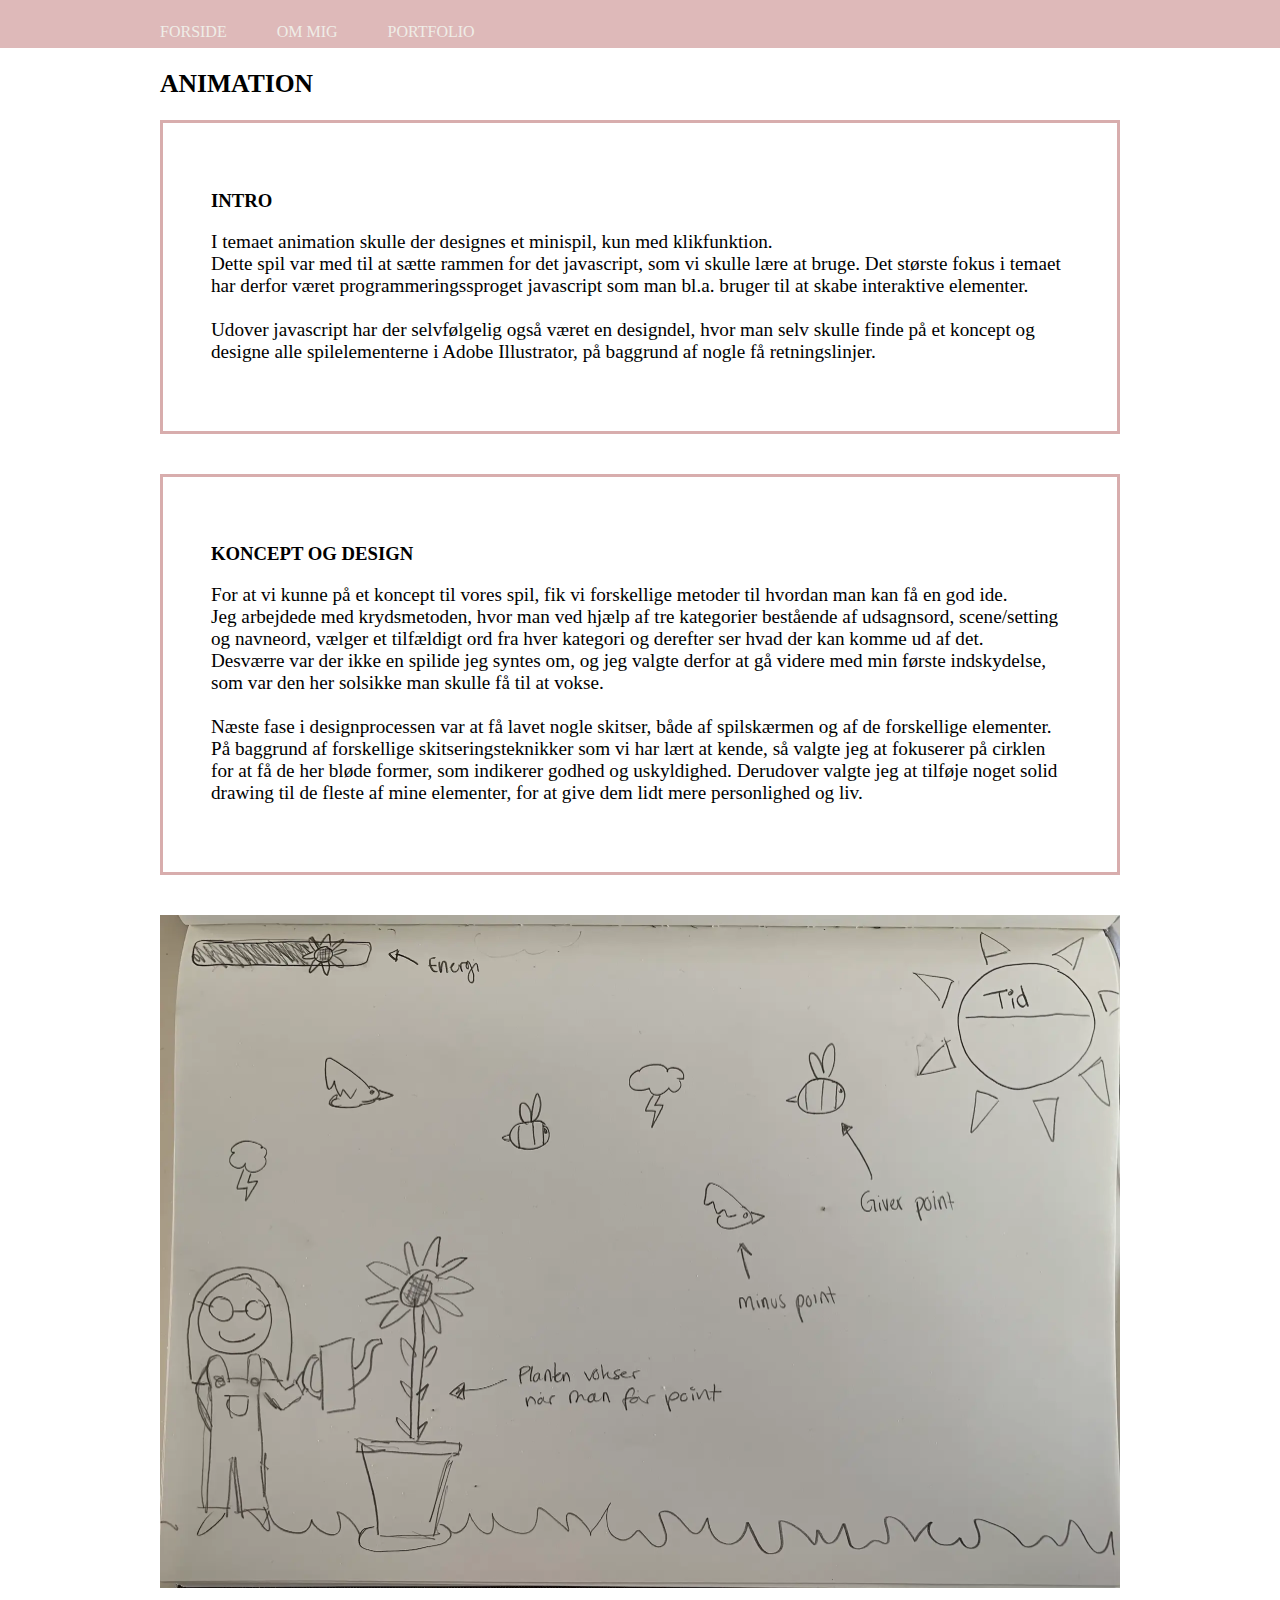
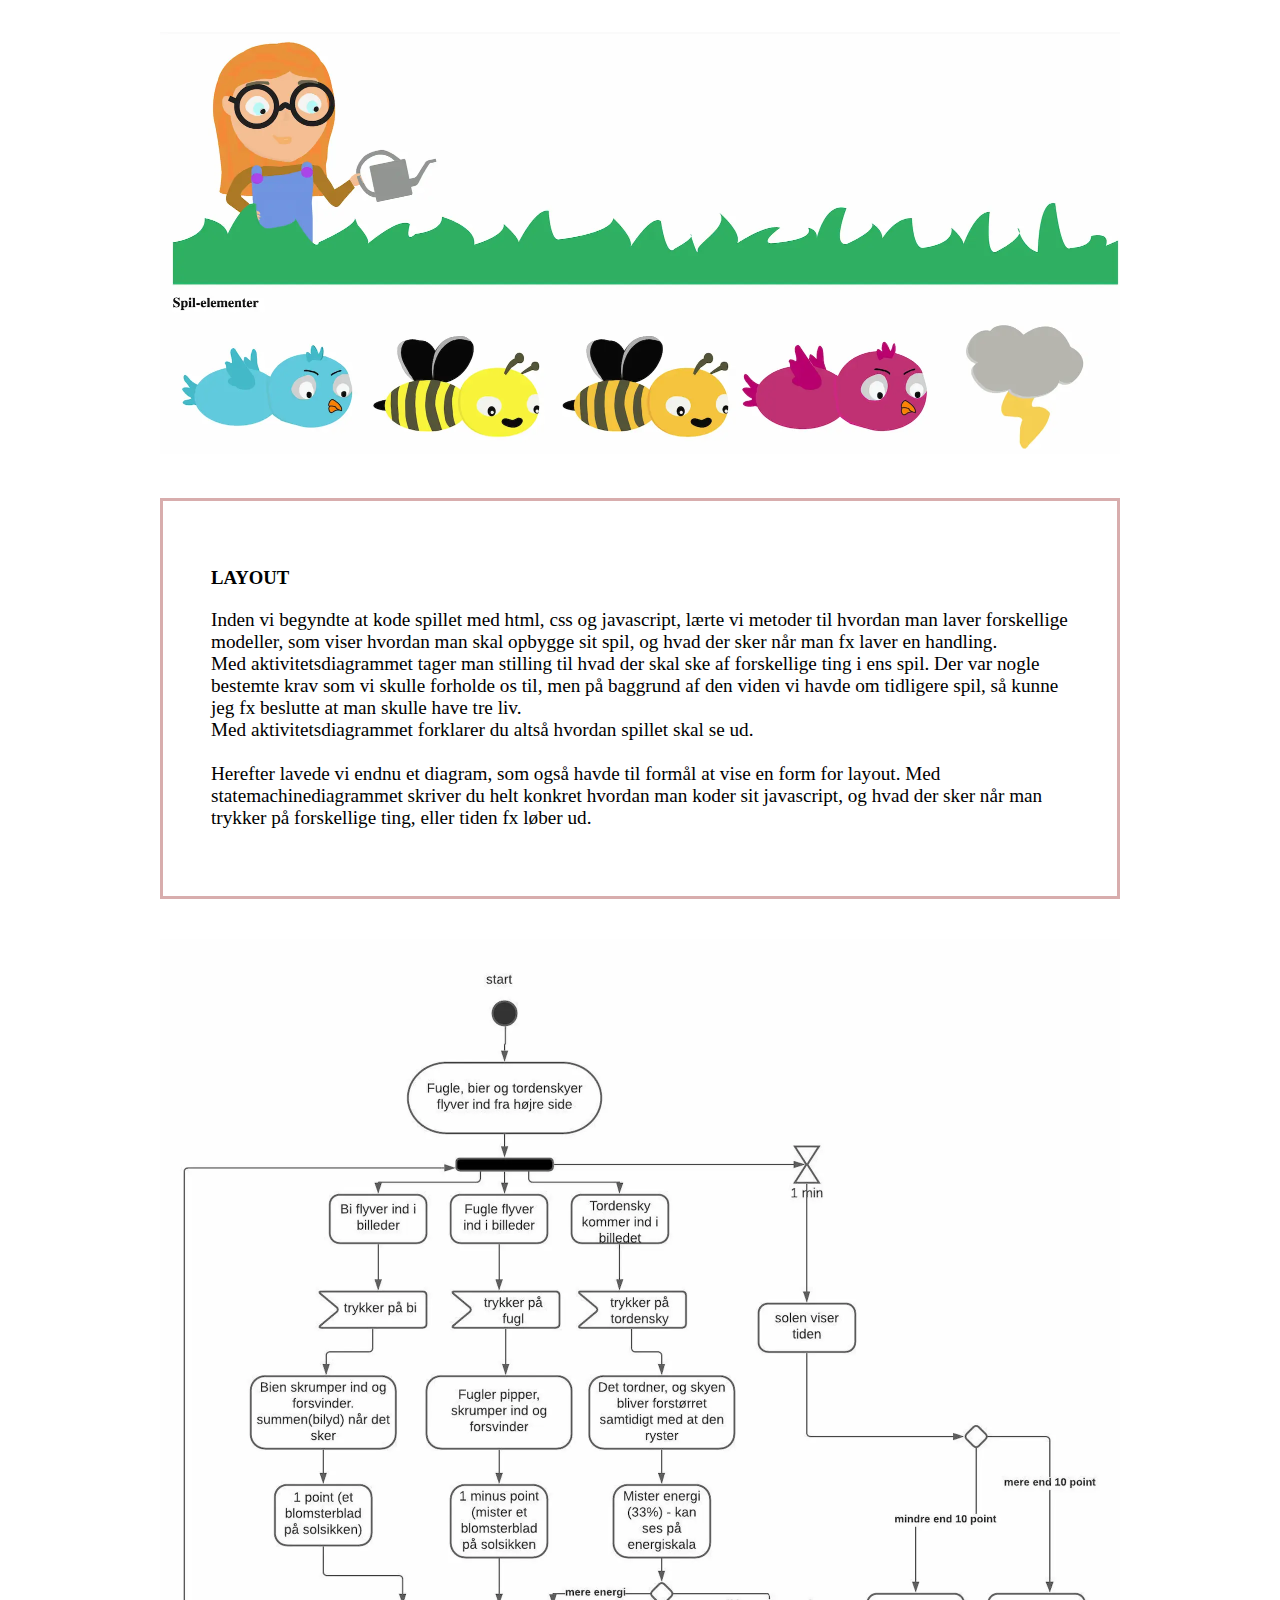
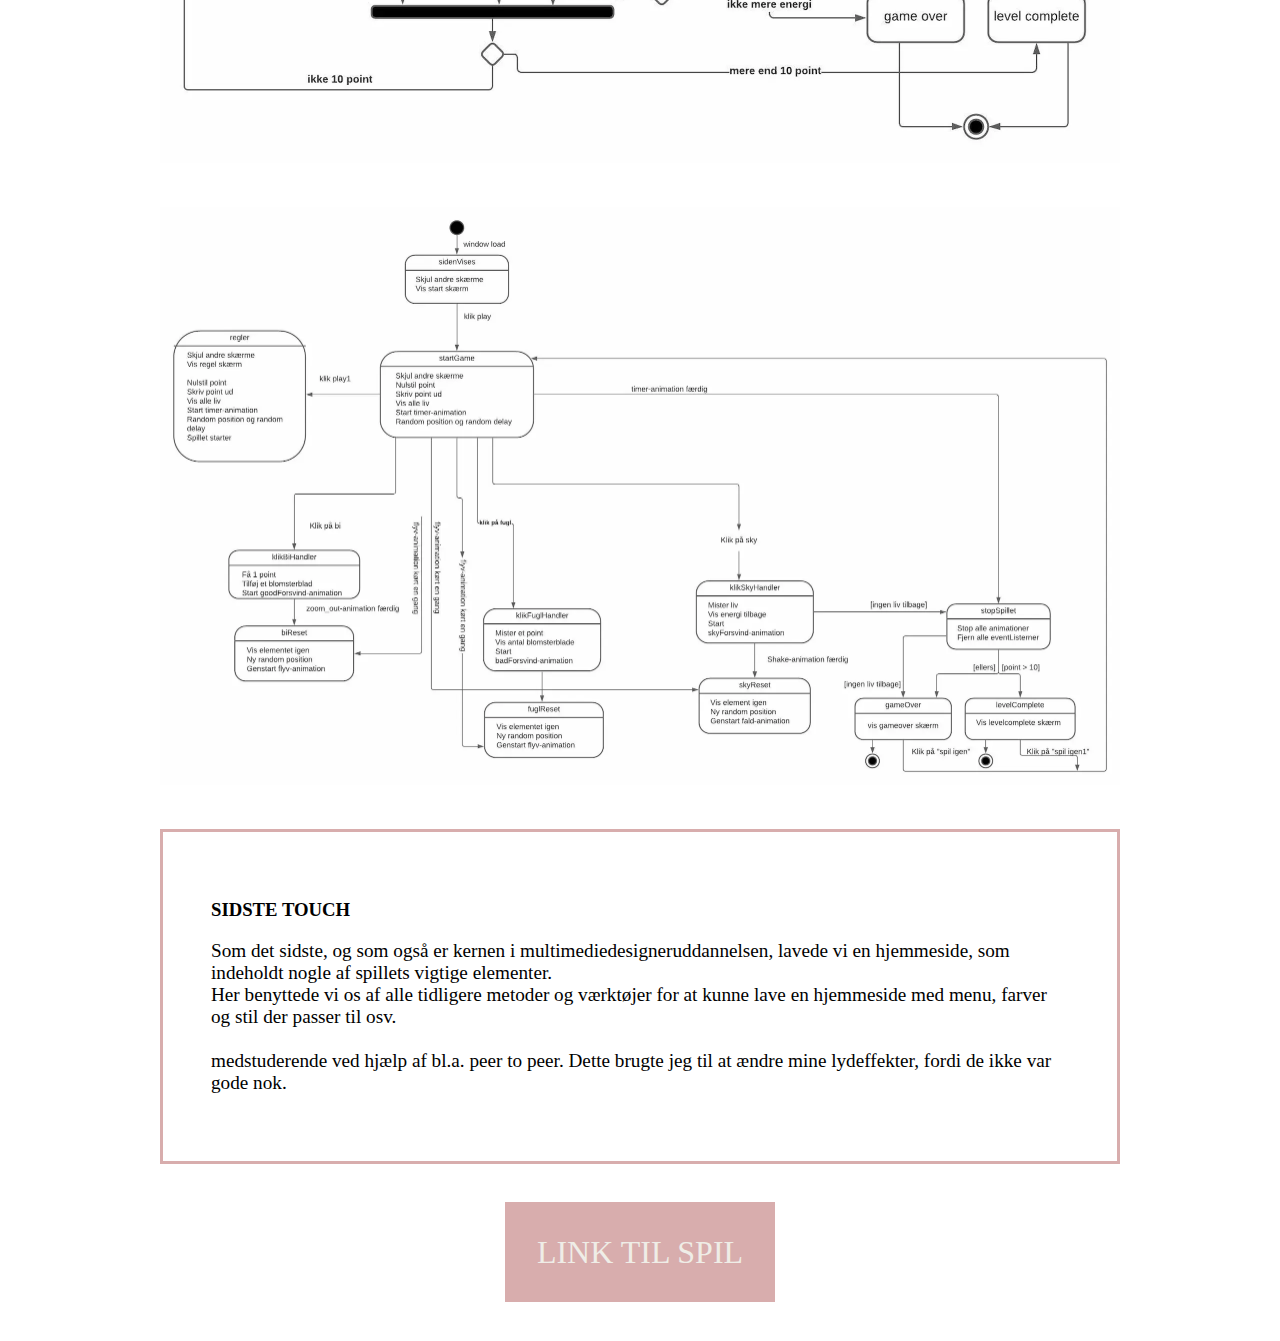
==== commit 7a55fa1b: "menu" ====
--- a/animation.html
+++ b/animation.html
@@ -33,6 +33,7 @@
             programmeringssproget javascript som man bl.a. bruger til at skabe
             interaktive elementer.
             <br />
+            <br />
             Udover javascript har der selvfølgelig også været en designdel, hvor
             man selv skulle finde på et koncept og designe alle spilelementerne
             i Adobe Illustrator, på baggrund af nogle få retningslinjer.
@@ -53,6 +54,7 @@
             Desværre var der ikke en spilide jeg syntes om, og jeg valgte derfor
             at gå videre med min første indskydelse, som var den her solsikke
             man skulle få til at vokse.
+            <br />
             <br />
             Næste fase i designprocessen var at få lavet nogle skitser, både af
             spilskærmen og af de forskellige elementer.
@@ -82,6 +84,7 @@
             Med aktivitetsdiagrammet forklarer du altså hvordan spillet skal se
             ud.
             <br />
+            <br />
             Herefter lavede vi endnu et diagram, som også havde til formål at
             vise en form for layout. Med statemachinediagrammet skriver du helt
             konkret hvordan man koder sit javascript, og hvad der sker når man
@@ -107,7 +110,7 @@
           Her benyttede vi os af alle tidligere metoder og værktøjer for at
           kunne lave en hjemmeside med menu, farver og stil der passer til osv.
           <br />
-          Undervejs i hele forløbet fik man forskellig feedback fra sine
+          <br />
           medstuderende ved hjælp af bl.a. peer to peer. Dette brugte jeg til at
           ændre mine lydeffekter, fordi de ikke var gode nok.
         </p>
@@ -119,7 +122,7 @@
         >
       </div>
     </main>
-    <footer>Karoline Jønsson</footer>
+    <footer></footer>
     <script src="java.js"></script>
   </body>
 </html>
--- a/style.css
+++ b/style.css
@@ -9,8 +9,8 @@
 }
 
 #main1 {
-  margin-left: 4em;
-  margin-right: 4em;
+  margin-left: 2em;
+  margin-right: 2em;
 }
 
 header {
@@ -22,7 +22,6 @@
   place-content: end;
   display: flex;
   font-family: Abadi MT Condensed Light;
-  /* display: inline-block; */
 }
 
 #menu li {
@@ -264,6 +263,8 @@
 
   #main1 {
     max-width: 1200px;
+    margin-left: 4em;
+    margin-right: 4em;
   }
 
   #first_section h1 {
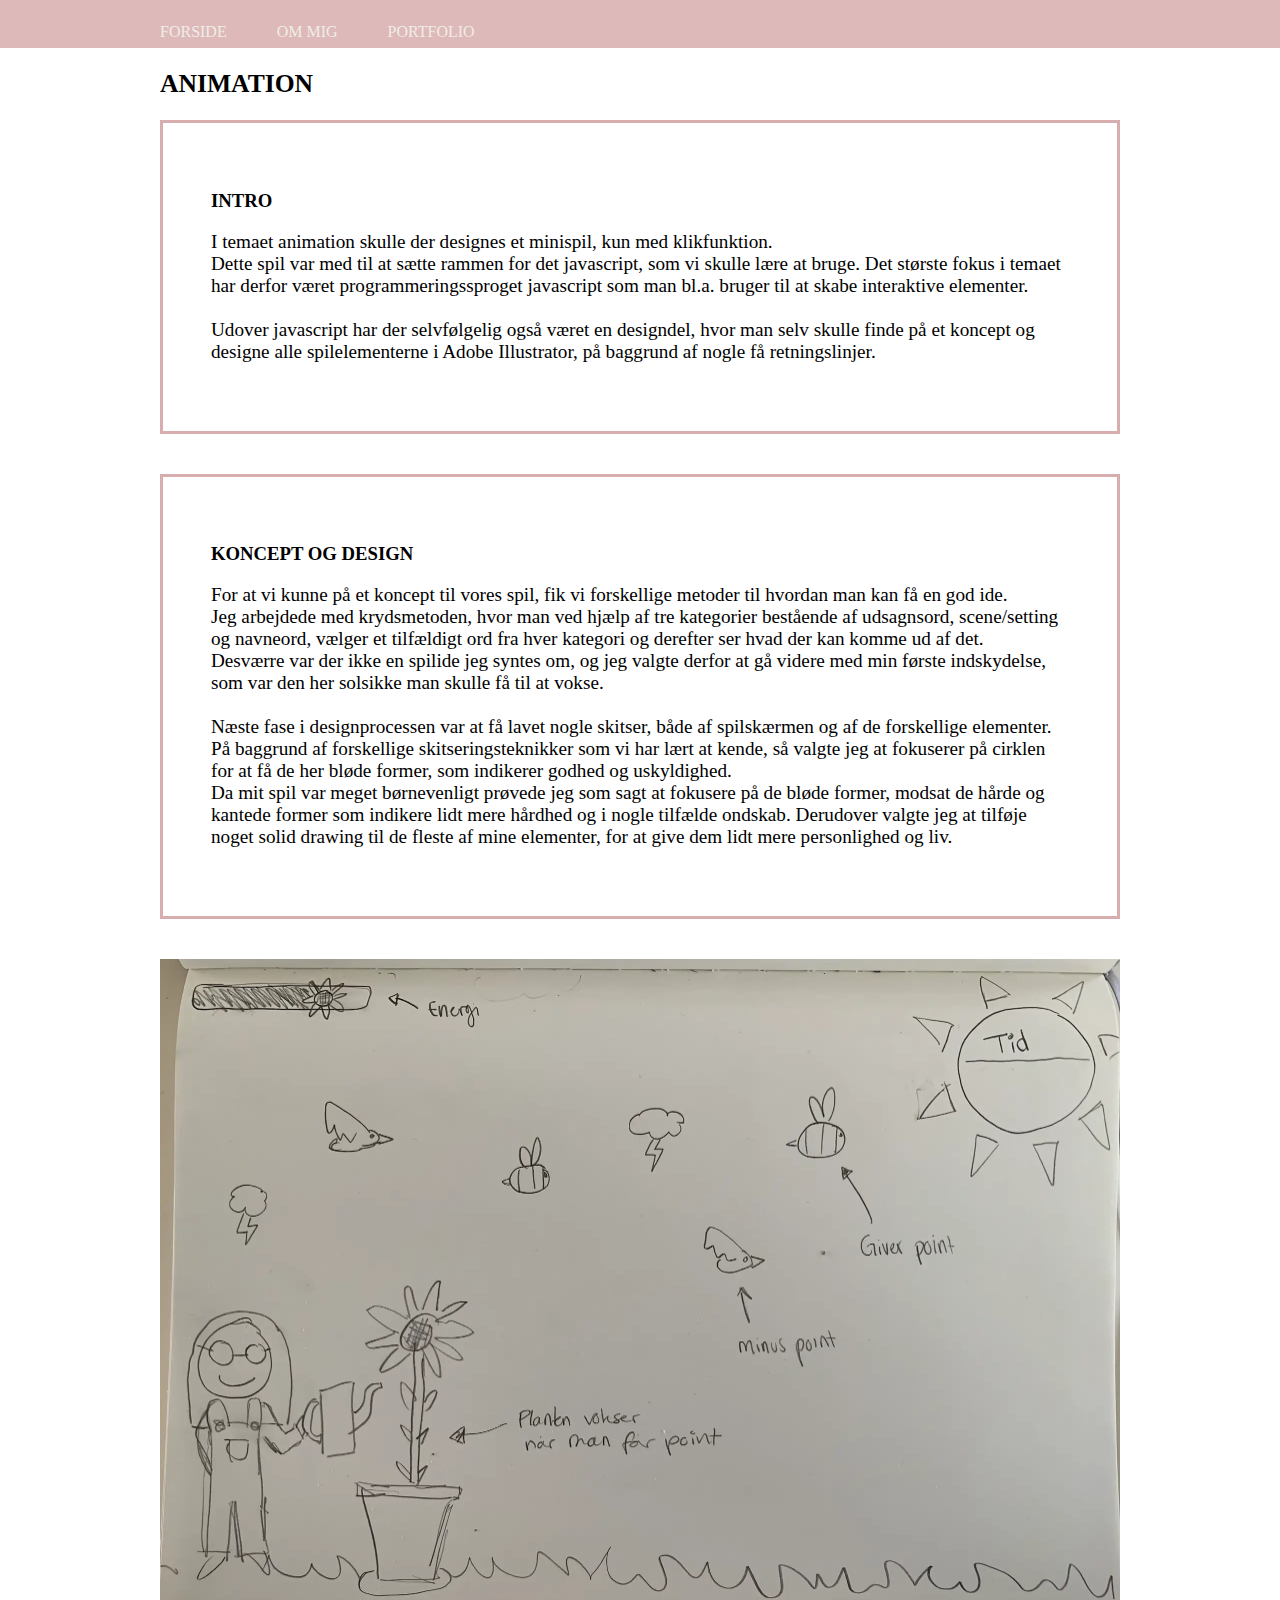
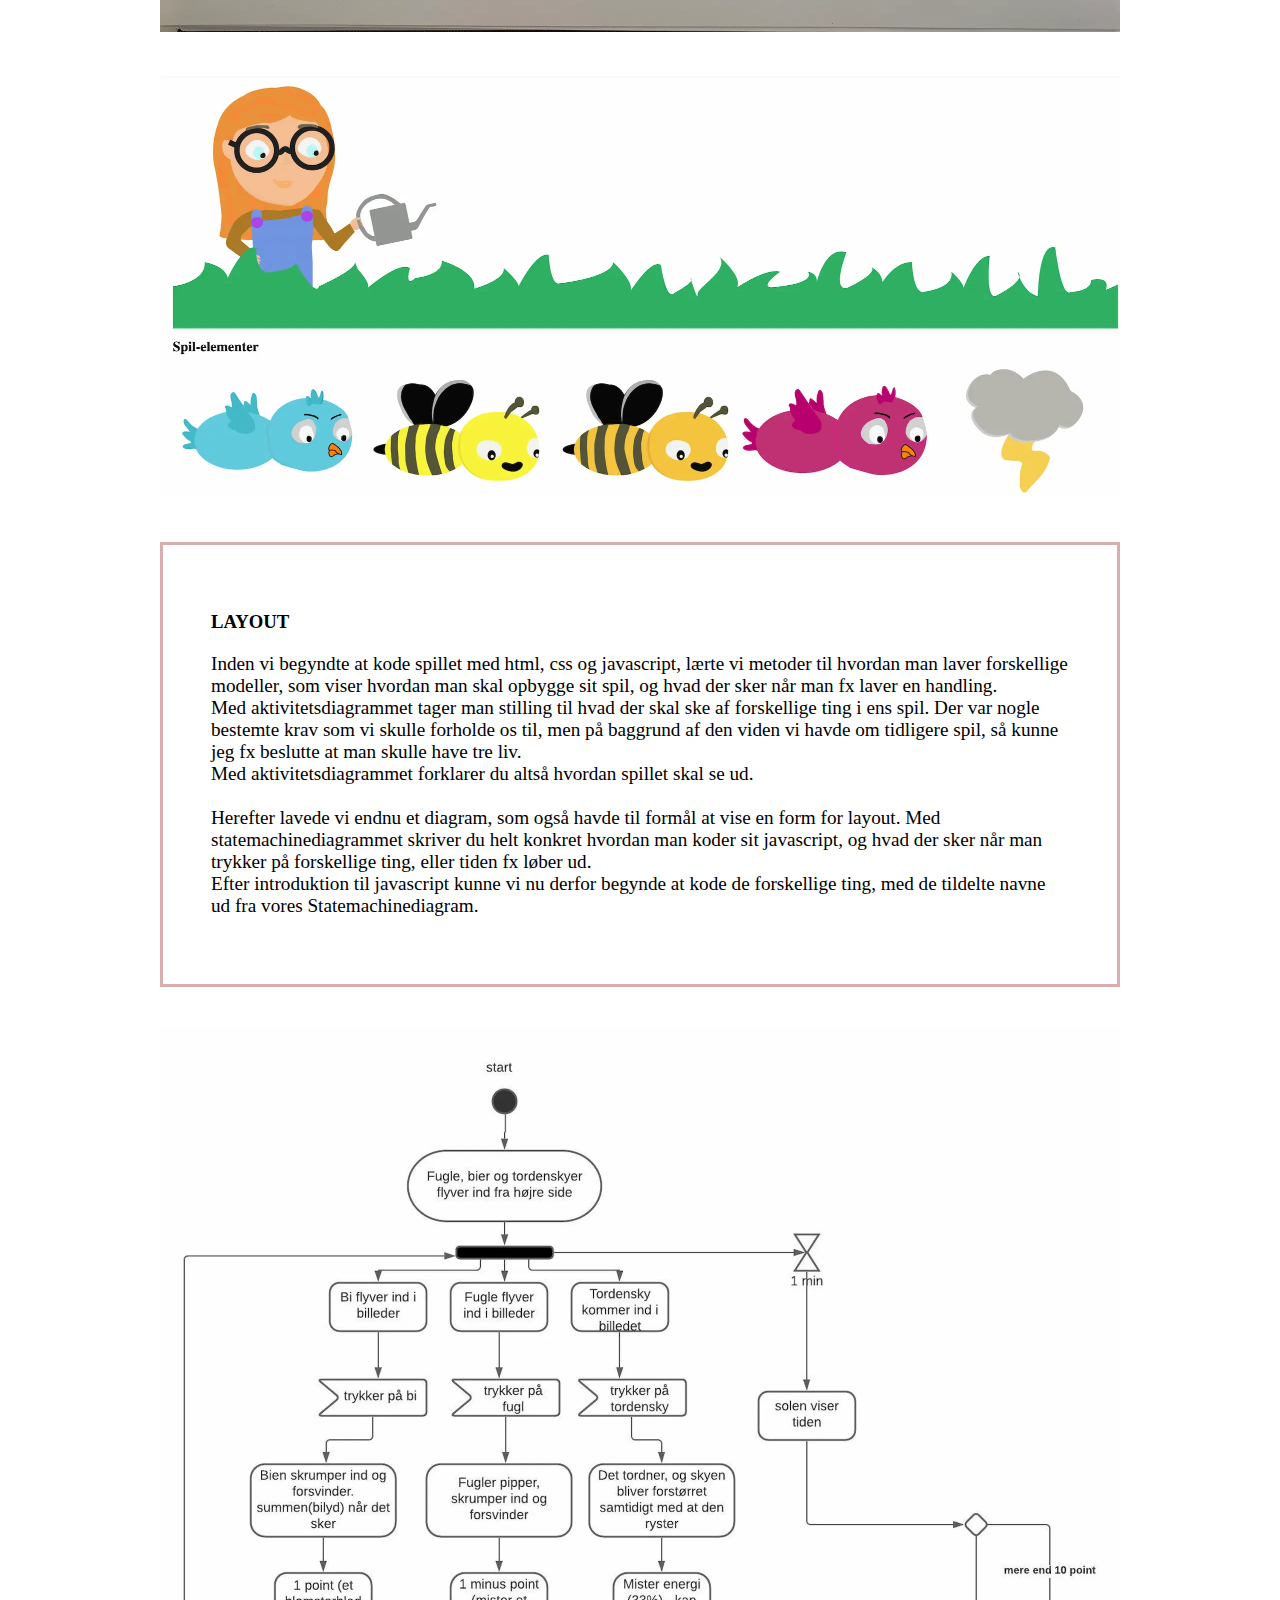
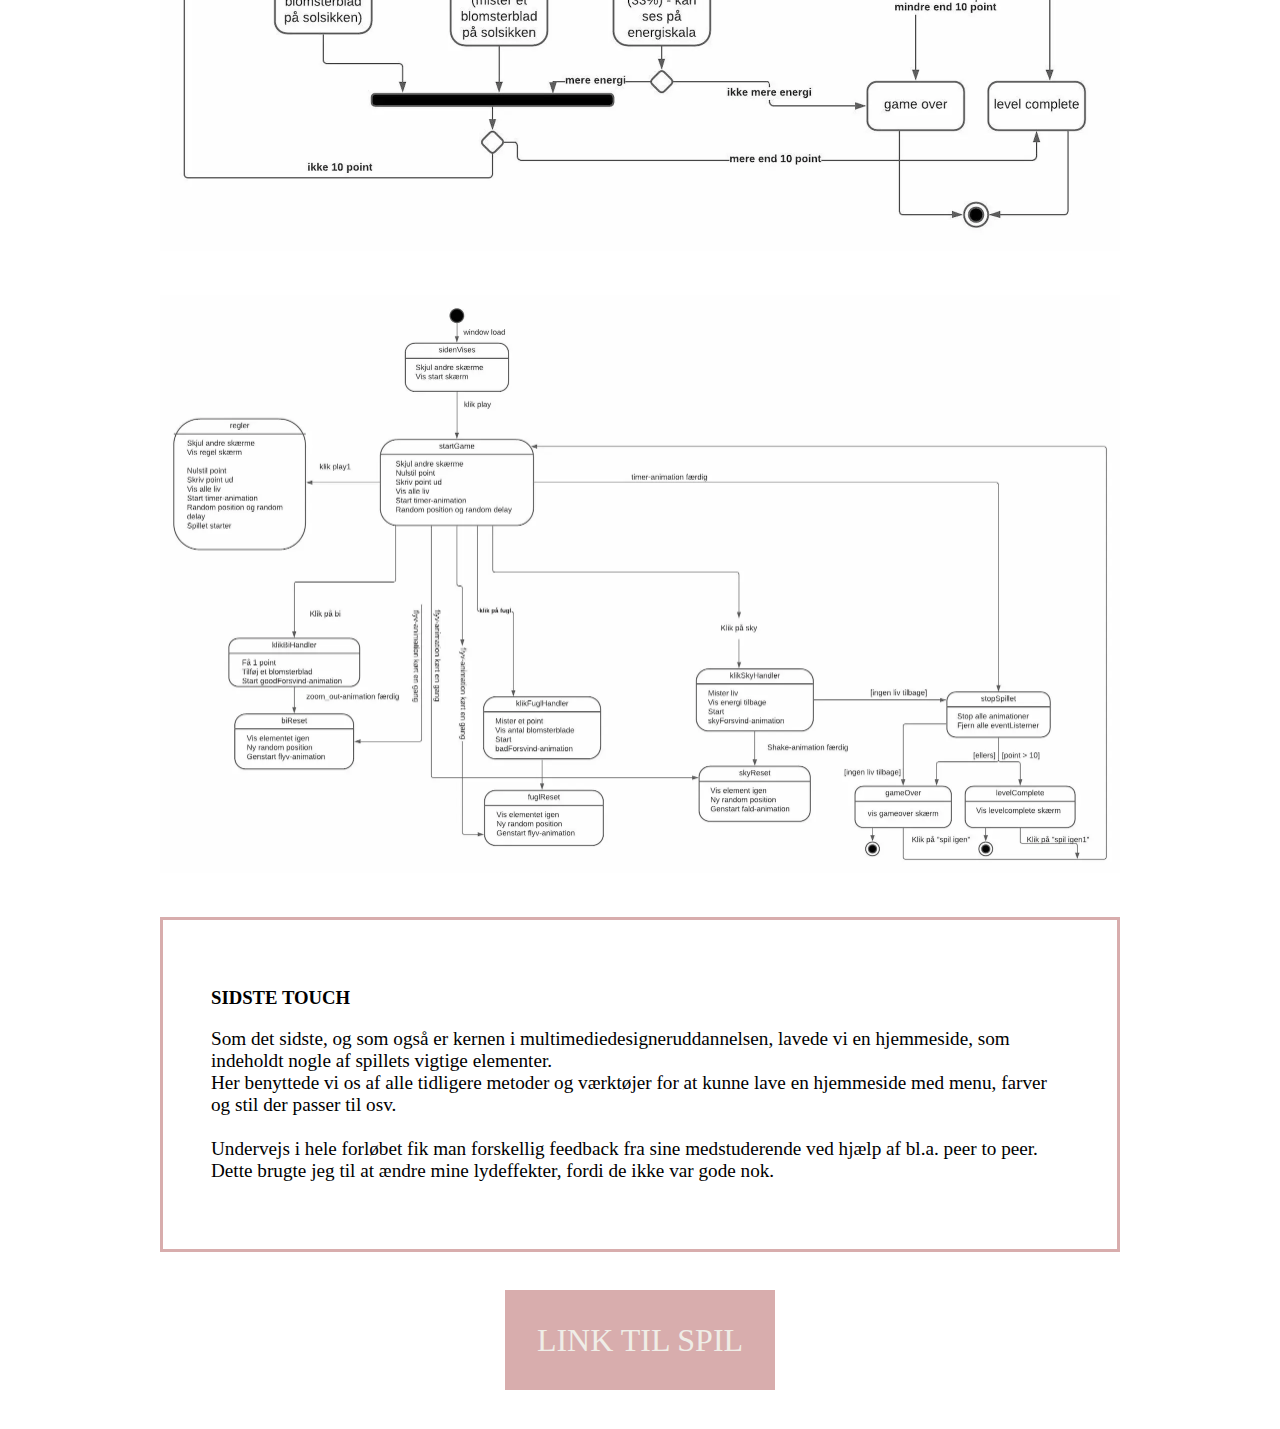
==== commit 0ab0d17f: "læs tekster igennem" ====
--- a/animation.html
+++ b/animation.html
@@ -4,6 +4,9 @@
     <meta charset="UTF-8" />
     <meta http-equiv="X-UA-Compatible" content="IE=edge" />
     <meta name="viewport" content="width=device-width, initial-scale=1.0" />
+    <meta name="robots" content="noindex" />
+    <link rel="icon" href="billeder/favicon.png" type="image/x-icon" />
+    <link rel="shortcut icon" href="billeder/favicon.png" type="image/x-icon" />
     <link rel="stylesheet" href="style.css" />
     <title>Animation</title>
   </head>
@@ -61,9 +64,13 @@
             <br />
             På baggrund af forskellige skitseringsteknikker som vi har lært at
             kende, så valgte jeg at fokuserer på cirklen for at få de her bløde
-            former, som indikerer godhed og uskyldighed. Derudover valgte jeg at
-            tilføje noget solid drawing til de fleste af mine elementer, for at
-            give dem lidt mere personlighed og liv.
+            former, som indikerer godhed og uskyldighed.
+            <br />
+            Da mit spil var meget børnevenligt prøvede jeg som sagt at fokusere
+            på de bløde former, modsat de hårde og kantede former som indikere
+            lidt mere hårdhed og i nogle tilfælde ondskab. Derudover valgte jeg
+            at tilføje noget solid drawing til de fleste af mine elementer, for
+            at give dem lidt mere personlighed og liv.
           </p>
         </div>
         <img src="billeder/skitse.webp" alt="styletile" />
@@ -89,6 +96,10 @@
             vise en form for layout. Med statemachinediagrammet skriver du helt
             konkret hvordan man koder sit javascript, og hvad der sker når man
             trykker på forskellige ting, eller tiden fx løber ud.
+            <br />
+            Efter introduktion til javascript kunne vi nu derfor begynde at kode
+            de forskellige ting, med de tildelte navne ud fra vores
+            Statemachinediagram.
           </p>
         </div>
         <img
@@ -111,6 +122,7 @@
           kunne lave en hjemmeside med menu, farver og stil der passer til osv.
           <br />
           <br />
+          Undervejs i hele forløbet fik man forskellig feedback fra sine
           medstuderende ved hjælp af bl.a. peer to peer. Dette brugte jeg til at
           ændre mine lydeffekter, fordi de ikke var gode nok.
         </p>
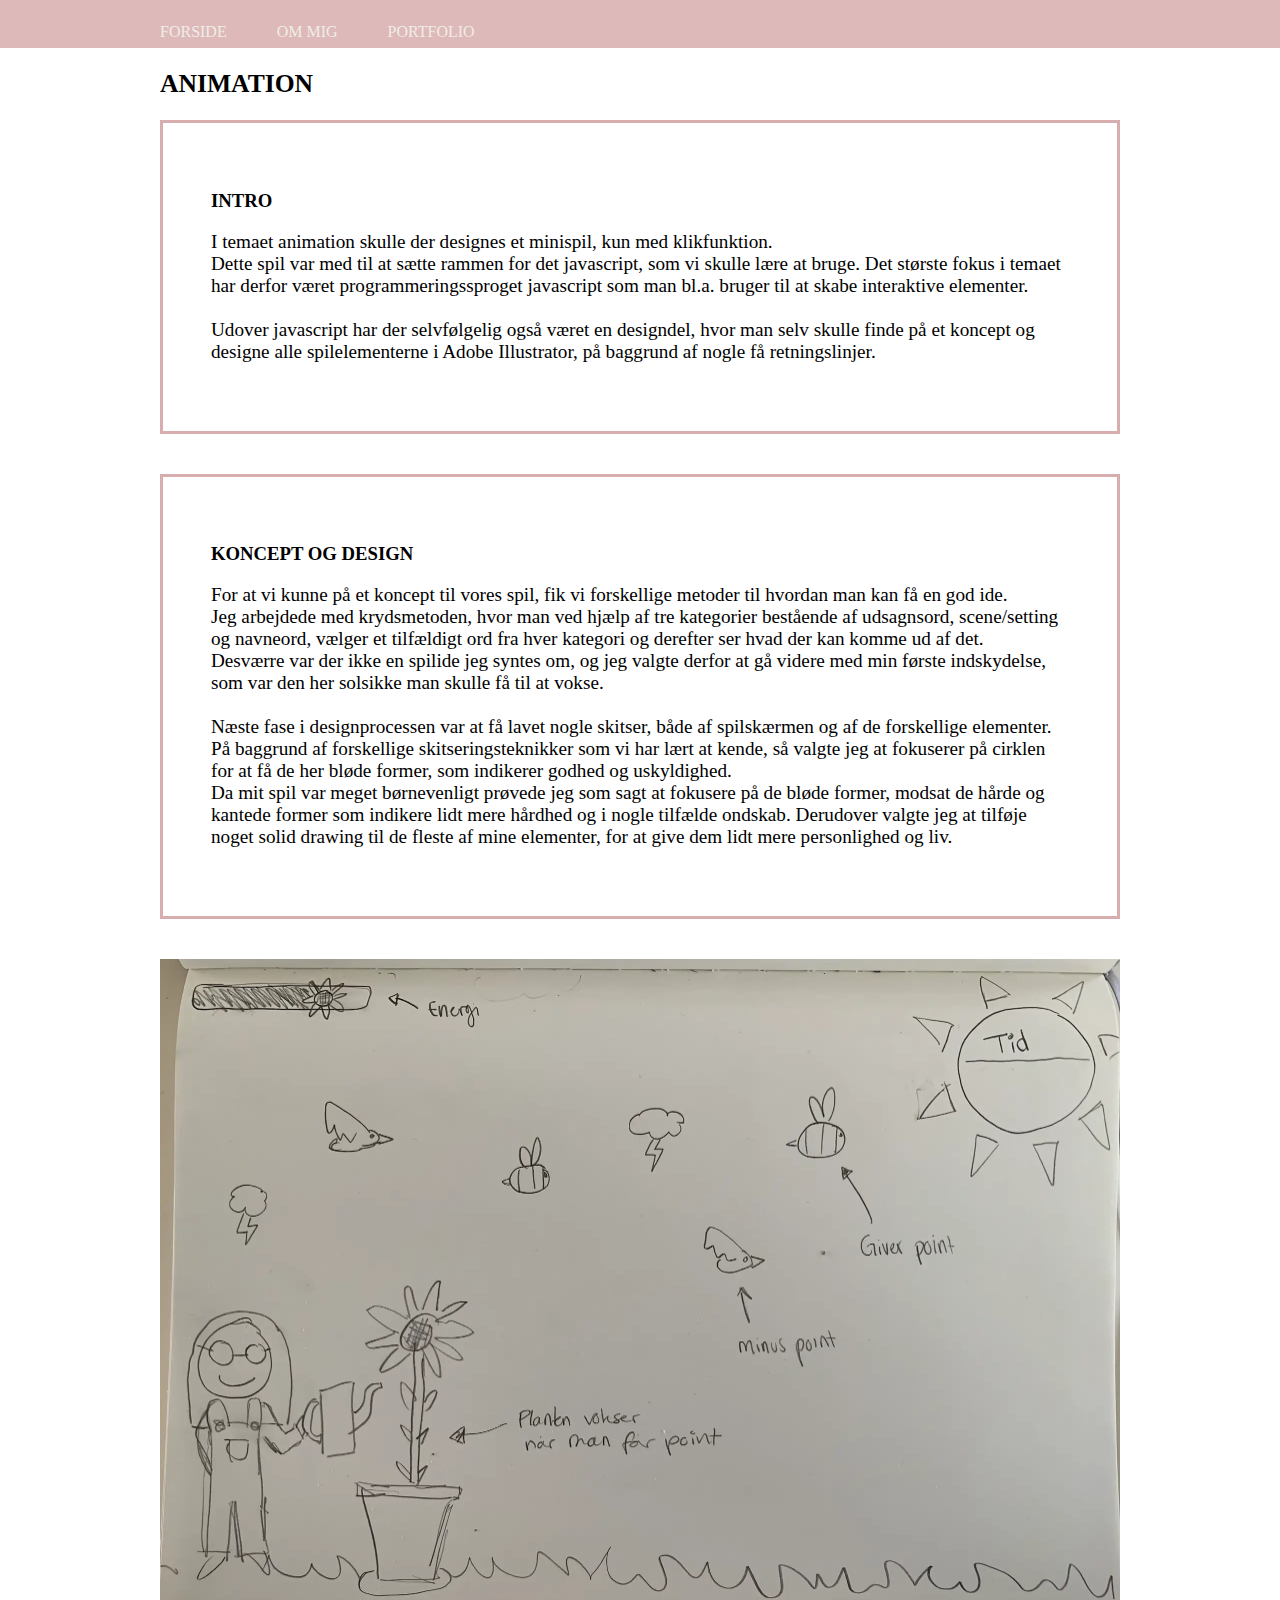
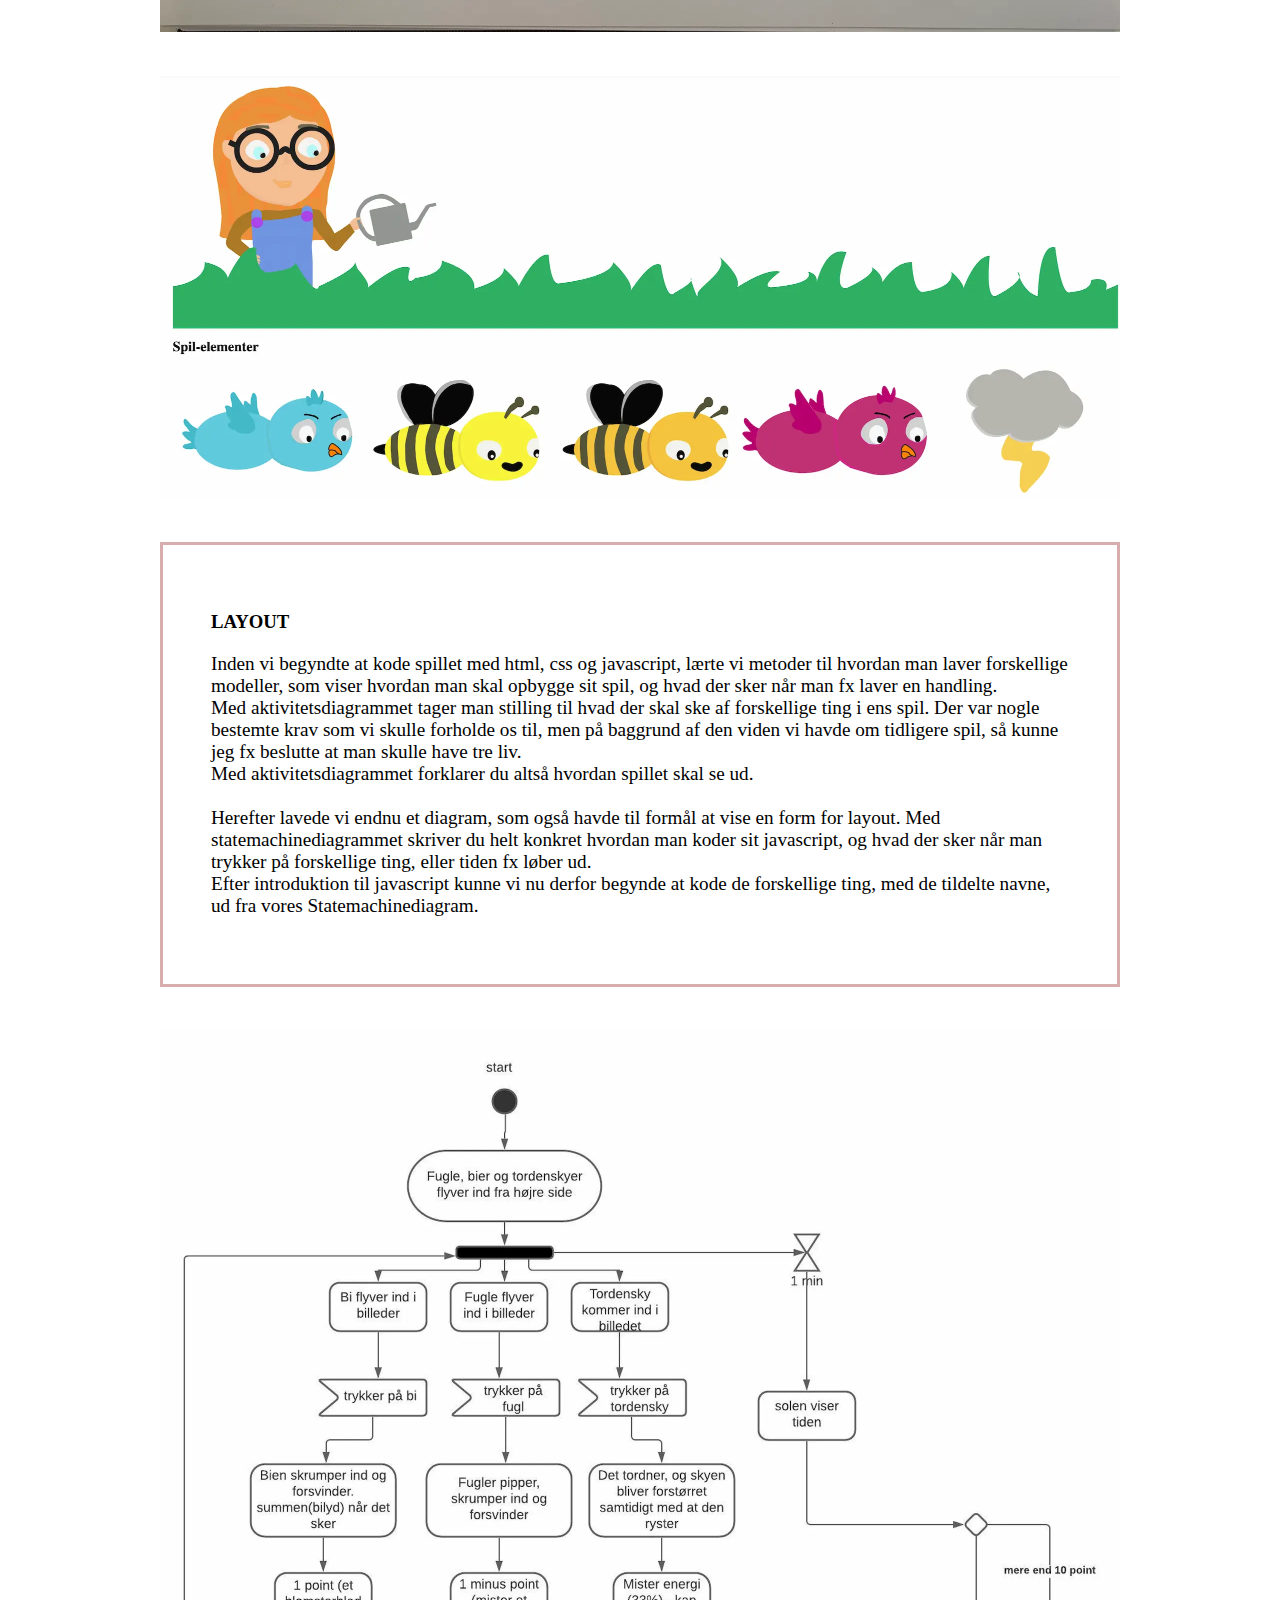
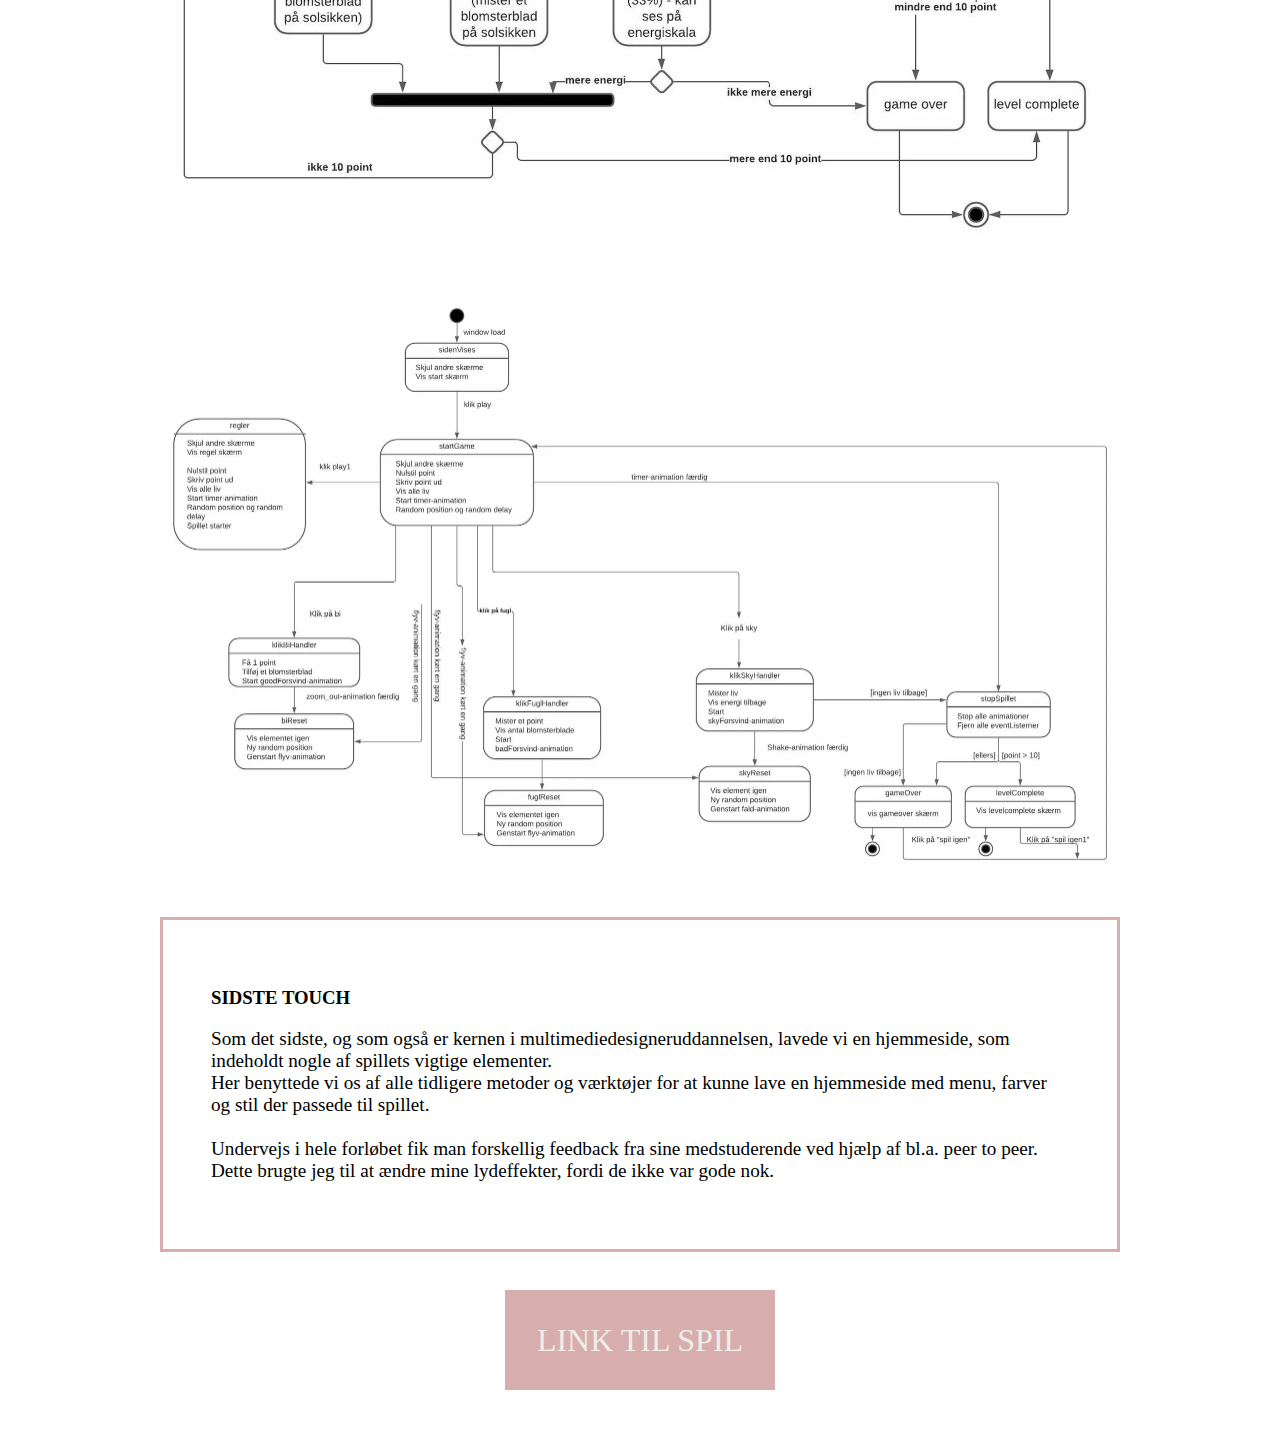
==== commit 3357e944: "rettelser" ====
--- a/animation.html
+++ b/animation.html
@@ -98,7 +98,7 @@
             trykker på forskellige ting, eller tiden fx løber ud.
             <br />
             Efter introduktion til javascript kunne vi nu derfor begynde at kode
-            de forskellige ting, med de tildelte navne ud fra vores
+            de forskellige ting, med de tildelte navne, ud fra vores
             Statemachinediagram.
           </p>
         </div>
@@ -119,7 +119,8 @@
           elementer.
           <br />
           Her benyttede vi os af alle tidligere metoder og værktøjer for at
-          kunne lave en hjemmeside med menu, farver og stil der passer til osv.
+          kunne lave en hjemmeside med menu, farver og stil der passede til
+          spillet.
           <br />
           <br />
           Undervejs i hele forløbet fik man forskellig feedback fra sine
